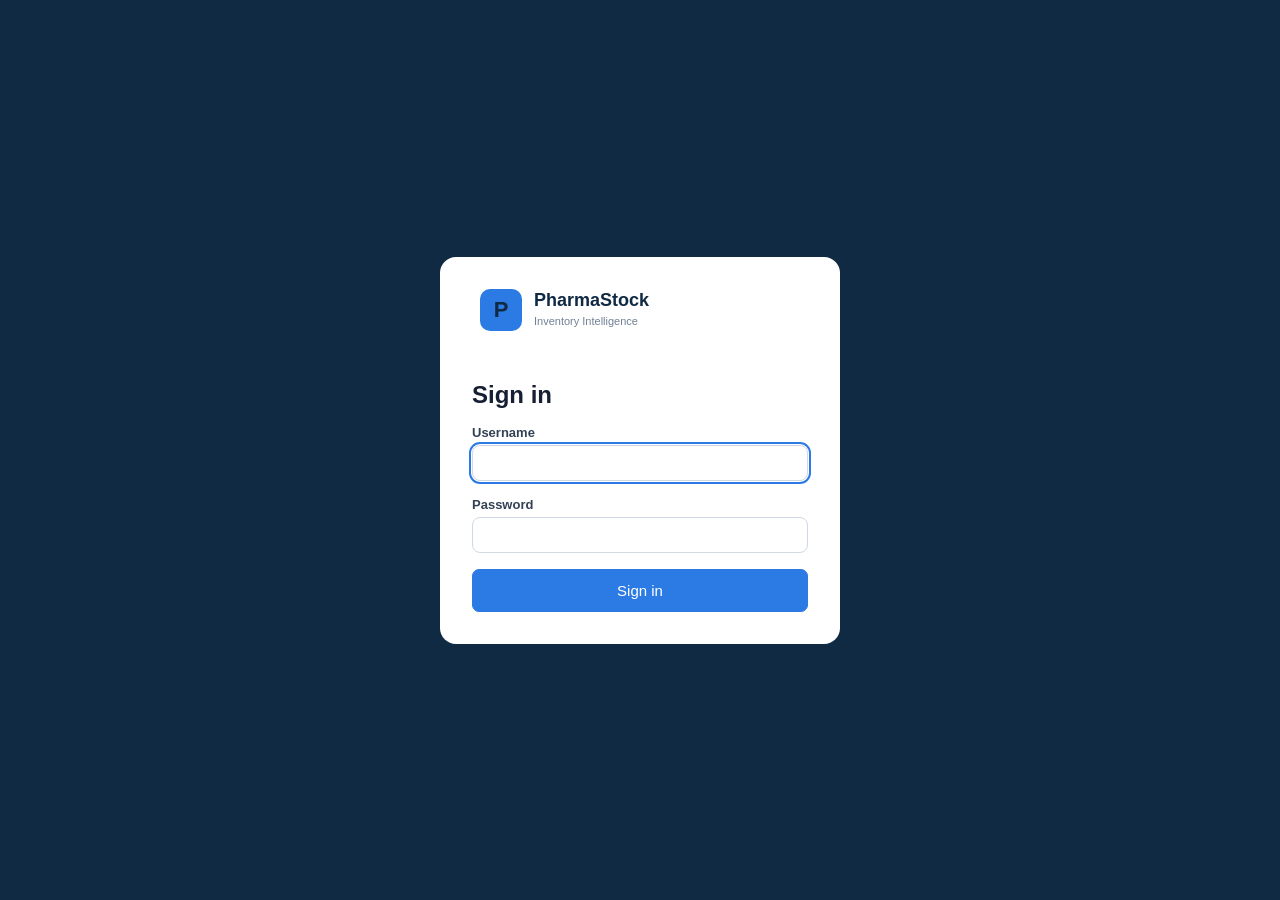
==== frontend/index.html @ 9acc64de "Frontend: single-router app with auth, all modules, E2E test and delivery docs - One hash router and" ====
<!DOCTYPE html>
<html lang="en">
<head>
    <meta charset="UTF-8">
    <meta name="viewport" content="width=device-width, initial-scale=1.0">
    <title>PharmaStock</title>
    <link rel="stylesheet" href="style.css">
    <script type="module" src="js/app.js"></script>
</head>

<body>

    <!-- SIGN IN -->
    <main id="login" class="login-screen" hidden>
        <form id="login-form" class="login-card" autocomplete="on">
            <div class="brand login-brand">
                <div class="brand-icon" aria-hidden="true">P</div>
                <div>
                    <h1>PharmaStock</h1>
                    <span>Inventory Intelligence</span>
                </div>
            </div>
            <h2>Sign in</h2>
            <div class="field">
                <label for="login-username">Username</label>
                <input id="login-username" name="username" autocomplete="username" required maxlength="50">
            </div>
            <div class="field">
                <label for="login-password">Password</label>
                <input id="login-password" name="password" type="password" autocomplete="current-password" required maxlength="200">
            </div>
            <div id="login-error" class="form-error" role="alert" hidden></div>
            <button type="submit" class="refresh-btn primary">Sign in</button>
        </form>
    </main>

    <!-- APPLICATION -->
    <div id="app" class="app" hidden>

        <aside class="sidebar">
            <div class="brand">
                <div class="brand-icon" aria-hidden="true">P</div>
                <div>
                    <h1>PharmaStock</h1>
                    <span>Inventory Intelligence</span>
                </div>
            </div>

            <nav id="nav-main" aria-label="Main"></nav>

            <div class="sidebar-bottom">
                <nav id="nav-admin" aria-label="Administration"></nav>
                <div id="system-status" class="system-status">
                    <span class="status-dot" aria-hidden="true"></span>
                    <div>
                        <strong>System Online</strong>
                        <small>Checking…</small>
                    </div>
                </div>
            </div>
        </aside>

        <div class="content">
            <div class="session-bar" id="user-box"></div>
            <main id="main" class="main" tabindex="-1"></main>
        </div>
    </div>

    <div id="modal-root"></div>
    <div id="toasts" class="toasts" aria-live="polite"></div>

</body>
</html>
---- frontend/style.css ----
* {
    box-sizing: border-box;
    margin: 0;
    padding: 0;
}

body {
    font-family: Arial, Helvetica, sans-serif;
    background: #f4f7fb;
    color: #172033;
}

button {
    font-family: inherit;
}

.app {
    display: flex;
    min-height: 100vh;
}


/* =========================
   SIDEBAR
========================= */

.sidebar {
    width: 250px;
    background: #102a43;
    color: white;
    display: flex;
    flex-direction: column;
    padding: 24px 16px;
}

.brand {
    display: flex;
    align-items: center;
    gap: 12px;
    padding: 0 8px 30px;
}

.brand-icon {
    width: 42px;
    height: 42px;
    background: #2c7be5;
    border-radius: 10px;

    display: flex;
    align-items: center;
    justify-content: center;

    font-size: 22px;
    font-weight: bold;
}

.brand h1 {
    font-size: 18px;
}

.brand span {
    font-size: 11px;
    color: #b9c8d8;
}

nav {
    display: flex;
    flex-direction: column;
    gap: 6px;
}

.nav-item {
    width: 100%;
    border: none;
    background: transparent;
    color: #c8d4e3;

    padding: 12px 13px;

    display: flex;
    align-items: center;
    gap: 12px;

    border-radius: 8px;

    cursor: pointer;
    text-align: left;

    font-size: 14px;
}

.nav-item:hover {
    background: #173d5f;
    color: white;
}

.nav-item.active {
    background: #1f5d8f;
    color: white;
}

.nav-item span {
    width: 20px;
    text-align: center;
}

.sidebar-bottom {
    margin-top: auto;
}

.system-status {
    margin-top: 20px;

    background: #173d5f;
    border-radius: 10px;

    padding: 12px;

    display: flex;
    gap: 10px;
    align-items: center;
}

.status-dot {
    width: 9px;
    height: 9px;
    background: #34c759;
    border-radius: 50%;
}

.system-status strong {
    display: block;
    font-size: 12px;
}

.system-status small {
    color: #aebfd0;
    font-size: 10px;
}


/* =========================
   MAIN
========================= */

.main {
    flex: 1;
    padding: 30px 34px;
    overflow-x: auto;
}

.topbar {
    display: flex;
    justify-content: space-between;
    align-items: center;

    margin-bottom: 28px;
}

.topbar h2 {
    font-size: 27px;
}

.topbar p {
    color: #738196;
    margin-top: 5px;
    font-size: 13px;
}

.top-actions {
    display: flex;
    align-items: center;
    gap: 20px;
}

.refresh-btn {
    border: 1px solid #d8e0ea;
    background: white;

    padding: 9px 14px;
    border-radius: 7px;

    cursor: pointer;
}

.user {
    display: flex;
    align-items: center;
    gap: 10px;
}

.avatar {
    width: 38px;
    height: 38px;

    border-radius: 50%;
    background: #2c7be5;
    color: white;

    display: flex;
    justify-content: center;
    align-items: center;

    font-weight: bold;
}

.user strong {
    display: block;
    font-size: 13px;
}

.user small {
    color: #7c8798;
    font-size: 11px;
}


/* =========================
   CARDS
========================= */

.cards {
    display: grid;
    grid-template-columns: repeat(4, 1fr);
    gap: 18px;

    margin-bottom: 24px;
}

.card {
    background: white;
    border: 1px solid #e5eaf0;
    border-radius: 12px;

    padding: 20px;

    display: flex;
    align-items: center;
    gap: 15px;
}

.card-icon {
    width: 45px;
    height: 45px;

    border-radius: 10px;

    display: flex;
    justify-content: center;
    align-items: center;

    font-size: 20px;
}

.card-icon.blue {
    background: #e7f0ff;
}

.card-icon.green {
    background: #e6f7ed;
}

.card-icon.red {
    background: #fde8e8;
}

.card-icon.orange {
    background: #fff1dd;
}

.card span {
    display: block;
    color: #748095;
    font-size: 12px;
    margin-bottom: 5px;
}

.card strong {
    font-size: 25px;
}


/* =========================
   SECTIONS
========================= */

.section {
    background: white;
    border: 1px solid #e5eaf0;
    border-radius: 12px;
    margin-bottom: 24px;
    overflow: hidden;
}

.section-header {
    padding: 19px 20px;

    display: flex;
    justify-content: space-between;
    align-items: center;
}

.section-header h3 {
    font-size: 16px;
}

.section-header p {
    color: #7a8799;
    font-size: 12px;
    margin-top: 4px;
}

.view-btn {
    border: none;
    background: transparent;
    color: #2877c7;
    cursor: pointer;
    font-size: 12px;
}


/* =========================
   TABLE
========================= */

.table-container {
    overflow-x: auto;
}

table {
    width: 100%;
    border-collapse: collapse;
}

thead {
    background: #f8fafc;
}

th {
    color: #718096;
    font-size: 11px;
    text-transform: uppercase;

    padding: 12px 20px;
    text-align: left;

    white-space: nowrap;
}

td {
    padding: 14px 20px;

    border-top: 1px solid #edf1f5;

    font-size: 13px;
    white-space: nowrap;
}

.loading {
    text-align: center;
    color: #7d8999;
    padding: 25px;
}


/* =========================
   STATUS
========================= */

.status {
    display: inline-block;

    padding: 5px 9px;

    border-radius: 20px;

    font-size: 10px;
    font-weight: bold;
}

.status.expired {
    background: #fde8e8;
    color: #c53030;
}

.status.urgent {
    background: #fff0df;
    color: #c05621;
}

.status.approaching {
    background: #fff8d9;
    color: #92700c;
}

.status.normal {
    background: #e7f7ed;
    color: #287d4d;
}

.status.low {
    background: #fde8e8;
    color: #c53030;
}


/* =========================
   LOWER GRID
========================= */

.lower-grid {
    display: grid;
    grid-template-columns: 1.3fr 0.7fr;
    gap: 24px;
}

.lower-grid .section {
    margin-bottom: 0;
}


/* =========================
   MOVEMENTS
========================= */

.movement-list {
    padding: 5px 20px 15px;
}

.movement {
    display: flex;
    align-items: center;
    gap: 12px;

    padding: 13px 0;

    border-bottom: 1px solid #edf1f5;
}

.movement:last-child {
    border-bottom: none;
}

.movement-icon {
    width: 34px;
    height: 34px;

    border-radius: 8px;

    background: #e8f2ff;

    display: flex;
    justify-content: center;
    align-items: center;
}

.movement-info {
    flex: 1;
}

.movement-info strong {
    display: block;
    font-size: 12px;
}

.movement-info small {
    color: #8490a0;
    font-size: 10px;
}

.movement-quantity {
    font-weight: bold;
    font-size: 12px;
}

.received {
    color: #26824d;
}

.dispensed {
    color: #c05621;
}


/* =========================
   RESPONSIVE
========================= */

@media (max-width: 1100px) {

    .cards {
        grid-template-columns: repeat(2, 1fr);
    }

    .lower-grid {
        grid-template-columns: 1fr;
    }

}

@media (max-width: 750px) {

    .sidebar {
        width: 70px;
        padding: 20px 8px;
    }

    .brand div:last-child,
    .nav-item {
        font-size: 0;
    }

    .nav-item span {
        font-size: 18px;
    }

    .brand {
        justify-content: center;
    }

    .brand-icon {
        width: 40px;
    }

    .system-status {
        display: none;
    }

    .main {
        padding: 20px;
    }

    .cards {
        grid-template-columns: 1fr;
    }

}

/* =========================================================
   PHARMASTOCK 2.0 ADDITIONS
   (the rules above are the original design and are unchanged)
========================================================= */

[hidden] { display: none !important; }

a { color: #2877c7; }
a:hover { text-decoration: underline; }

input, select, textarea {
    font: inherit;
    font-size: 14px;
    color: #172033;
    background: white;
    border: 1px solid #cfd8e3;
    border-radius: 8px;
    padding: 9px 11px;
}

input:focus, select:focus, textarea:focus, button:focus-visible, a:focus-visible {
    outline: 2px solid #2c7be5;
    outline-offset: 1px;
}

.sr-only {
    position: absolute; width: 1px; height: 1px; overflow: hidden; clip: rect(0 0 0 0); white-space: nowrap;
}

/* ---------- Layout ---------- */

.content {
    flex: 1;
    min-width: 0;
    display: flex;
    flex-direction: column;
}

.session-bar {
    display: flex;
    justify-content: flex-end;
    align-items: center;
    gap: 14px;
    padding: 14px 34px 0;
}

.session-bar .user { text-decoration: none; color: inherit; }

.main:focus { outline: none; }

a.nav-item { text-decoration: none; }

.nav-count {
    margin-left: auto;
    font-style: normal;
    font-size: 11px;
    font-weight: bold;
    background: #e53e3e;
    color: white;
    border-radius: 10px;
    padding: 1px 7px;
}

#nav-admin { margin-bottom: 8px; }

.system-status.offline .status-dot { background: #e53e3e; }

.sidebar { position: sticky; top: 0; height: 100vh; overflow-y: auto; }

/* ---------- Buttons ---------- */

a.view-btn, a.refresh-btn { display: inline-block; text-decoration: none; }

.refresh-btn.primary { background: #2c7be5; color: white; border-color: #2c7be5; }
.refresh-btn.primary:hover { background: #1f65c4; }
.refresh-btn.danger, .view-btn.danger { color: #c53030; }
.refresh-btn:disabled, .view-btn:disabled { opacity: 0.55; cursor: not-allowed; }
.view-btn { cursor: pointer; }
.refresh-btn { cursor: pointer; }

.top-actions { flex-wrap: wrap; justify-content: flex-end; }

.icon-btn {
    border: none; background: transparent; font-size: 24px; line-height: 1; cursor: pointer; color: #718096;
}

/* ---------- Cards ---------- */

.cards { grid-template-columns: repeat(4, 1fr); }
.cards.compact { margin-bottom: 18px; }
.card strong { font-size: 22px; }
.card-hint { display: block; margin-top: 4px; color: #748095; font-size: 12px; }

/* ---------- Tables ---------- */

.th-sort {
    background: none; border: none; font: inherit; color: inherit; cursor: pointer; text-transform: inherit;
    letter-spacing: inherit; padding: 0; text-align: left;
}
.th-sort.asc::after { content: " ▲"; }
.th-sort.desc::after { content: " ▼"; }

td.num, th.num { text-align: right; white-space: nowrap; }
td.center { text-align: center; }
td small, .movement-info small { color: #7d8999; }
td .view-btn { padding: 4px 8px; margin: 2px 2px 2px 0; }

/* ---------- Status badges (text is always present) ---------- */

.status.critical { background: #fde8e8; color: #9b2c2c; border: 1px solid #f5b5b5; }
.status.muted { background: #edf1f5; color: #4a5568; }
.status.info { background: #e7f0ff; color: #1f5d8f; }

/* ---------- Toolbars and filters ---------- */

.toolbar {
    display: flex;
    flex-wrap: wrap;
    gap: 10px;
    align-items: center;
    padding: 16px 20px;
    border-bottom: 1px solid #edf1f5;
}
.toolbar label { display: flex; align-items: center; gap: 6px; font-size: 13px; color: #4a5568; }
.toolbar input[type=search] { min-width: 240px; flex: 1; }
.toolbar-count { margin-left: auto; font-size: 13px; color: #718096; }
.inline-check input { width: auto; }

.tabs { display: flex; gap: 6px; flex-wrap: wrap; margin-bottom: 16px; }
.tab {
    padding: 8px 14px; border-radius: 8px; background: white; border: 1px solid #dfe6ee; color: #334155; text-decoration: none;
}
.tab.active { background: #1f5d8f; color: white; border-color: #1f5d8f; }

.method { color: #5f6c7f; font-size: 13px; padding: 14px 20px; line-height: 1.5; }
.notes { padding: 16px 20px; white-space: pre-wrap; }

.bar { display: inline-block; width: 90px; height: 8px; background: #edf1f5; border-radius: 4px; vertical-align: middle; }
.bar-fill { display: block; height: 100%; background: #2c7be5; border-radius: 4px; width: 0; }

.summary { display: flex; flex-wrap: wrap; gap: 12px 28px; padding: 14px 20px; }
.summary dt { font-size: 12px; color: #718096; }
.summary dd { font-weight: bold; }

.error-text { color: #c53030; }
.warning-text { color: #9c4221; background: #fff4e5; border-radius: 8px; padding: 10px 12px; margin: 10px 0; }

/* ---------- Forms and modal ---------- */

.form-grid {
    display: grid;
    grid-template-columns: repeat(2, minmax(0, 1fr));
    gap: 14px 18px;
    padding: 20px;
}
.form-grid.narrow { max-width: 460px; grid-template-columns: 1fr; }
.field { display: flex; flex-direction: column; gap: 5px; }
.field label { font-size: 13px; font-weight: bold; color: #334155; }
.field.full, .full { grid-column: 1 / -1; }
.field.checkbox { flex-direction: row-reverse; justify-content: flex-end; align-items: center; gap: 8px; }
.field.checkbox input { width: 18px; height: 18px; }
.req { color: #c53030; }
.help { color: #718096; font-size: 12px; line-height: 1.4; }
.form-intro { color: #4a5568; font-size: 14px; line-height: 1.5; }
.form-error { color: #9b2c2c; background: #fde8e8; border-radius: 8px; padding: 10px 12px; font-size: 14px; }
.form-actions { display: flex; justify-content: flex-end; gap: 10px; margin-top: 4px; }
#fefo-preview h4 { margin: 4px 0 8px; }

body.modal-open { overflow: hidden; }
.modal-backdrop {
    position: fixed; inset: 0; background: rgba(16, 42, 67, 0.55); display: flex; align-items: flex-start;
    justify-content: center; padding: 6vh 16px; z-index: 50; overflow-y: auto;
}
.modal { background: white; border-radius: 14px; width: min(640px, 100%); box-shadow: 0 20px 60px rgba(0, 0, 0, 0.25); }
.modal.wide { width: min(920px, 100%); }
.modal-header { display: flex; justify-content: space-between; align-items: center; padding: 18px 20px 0; }
.modal-body > p { padding: 16px 20px 0; line-height: 1.5; }
.modal-body > .form-actions { padding: 16px 20px 20px; }
.secret { font-size: 18px; padding: 16px 20px 20px !important; }
.secret code { background: #f4f7fb; padding: 6px 10px; border-radius: 6px; user-select: all; }

/* ---------- Toasts ---------- */

.toasts { position: fixed; right: 20px; bottom: 20px; display: flex; flex-direction: column; gap: 8px; z-index: 60; }
.toast {
    background: #102a43; color: white; padding: 12px 16px; border-radius: 10px; max-width: 380px;
    box-shadow: 0 8px 24px rgba(0, 0, 0, 0.2); font-size: 14px; line-height: 1.4;
}
.toast.error { background: #9b2c2c; }
.toast.warning { background: #9c4221; }

/* ---------- Login ---------- */

.login-screen { min-height: 100vh; display: grid; place-items: center; background: #102a43; padding: 20px; }
.login-card {
    background: white; border-radius: 16px; padding: 32px; width: min(400px, 100%); display: flex; flex-direction: column; gap: 16px;
}
.login-brand { color: #102a43; margin-bottom: 4px; }
.login-brand span { color: #718096; }
.login-card button { padding: 12px; font-size: 15px; }

/* ---------- Notifications ---------- */

.notification-list { list-style: none; }
.notification {
    display: grid; grid-template-columns: 180px 1fr auto; gap: 16px; padding: 16px 20px; border-bottom: 1px solid #edf1f5;
}
.notification.unread { background: #f7fbff; }
.notification.unread strong::before { content: "● "; color: #2c7be5; }
.notification.resolved { opacity: 0.65; }
.notification-meta { display: flex; flex-direction: column; gap: 6px; align-items: flex-start; }
.notification-meta small, .notification-body small { color: #718096; font-size: 12px; }
.notification-body p { margin-top: 4px; color: #4a5568; line-height: 1.45; }
.notification-actions { display: flex; gap: 6px; align-items: flex-start; }

/* ---------- Assistant ---------- */

.chat { display: flex; flex-direction: column; }
.chat-log { min-height: 260px; max-height: 55vh; overflow-y: auto; padding: 20px; display: flex; flex-direction: column; gap: 12px; }
.bubble { max-width: 80%; padding: 12px 16px; border-radius: 12px; line-height: 1.5; font-size: 14px; }
.bubble.user { align-self: flex-end; background: #2c7be5; color: white; }
.bubble.assistant { align-self: flex-start; background: #f1f5f9; }
.bubble ul { padding-left: 20px; margin: 6px 0; }
.bubble p + p { margin-top: 6px; }
.bubble small { display: block; margin-top: 8px; color: #718096; font-size: 11px; }
.examples { display: flex; flex-wrap: wrap; gap: 8px; padding: 0 20px 12px; }
.example { font-size: 12px; }
.chat-form { display: flex; gap: 10px; padding: 0 20px 8px; }
.chat-form input { flex: 1; }

.permission-list { columns: 2; padding: 16px 40px 20px; font-size: 13px; line-height: 1.8; }

/* ---------- Responsive additions ---------- */

@media (max-width: 1100px) {
    .cards { grid-template-columns: repeat(2, 1fr); }
    .notification { grid-template-columns: 1fr; }
}

@media (max-width: 750px) {
    .form-grid { grid-template-columns: 1fr; }
    .cards { grid-template-columns: 1fr; }
    .nav-count { display: none; }
    .session-bar { padding: 12px 20px 0; }
    .toolbar input[type=search] { min-width: 0; }
    .bubble { max-width: 95%; }
}

@media (max-width: 750px) {
    .sidebar .brand div:last-child { display: none; }
    .sidebar { height: auto; min-height: 100vh; }
    .session-bar .user div:last-child { display: none; }
    .topbar { flex-direction: column; align-items: flex-start; gap: 12px; }
}

.tabs { flex-direction: row; }
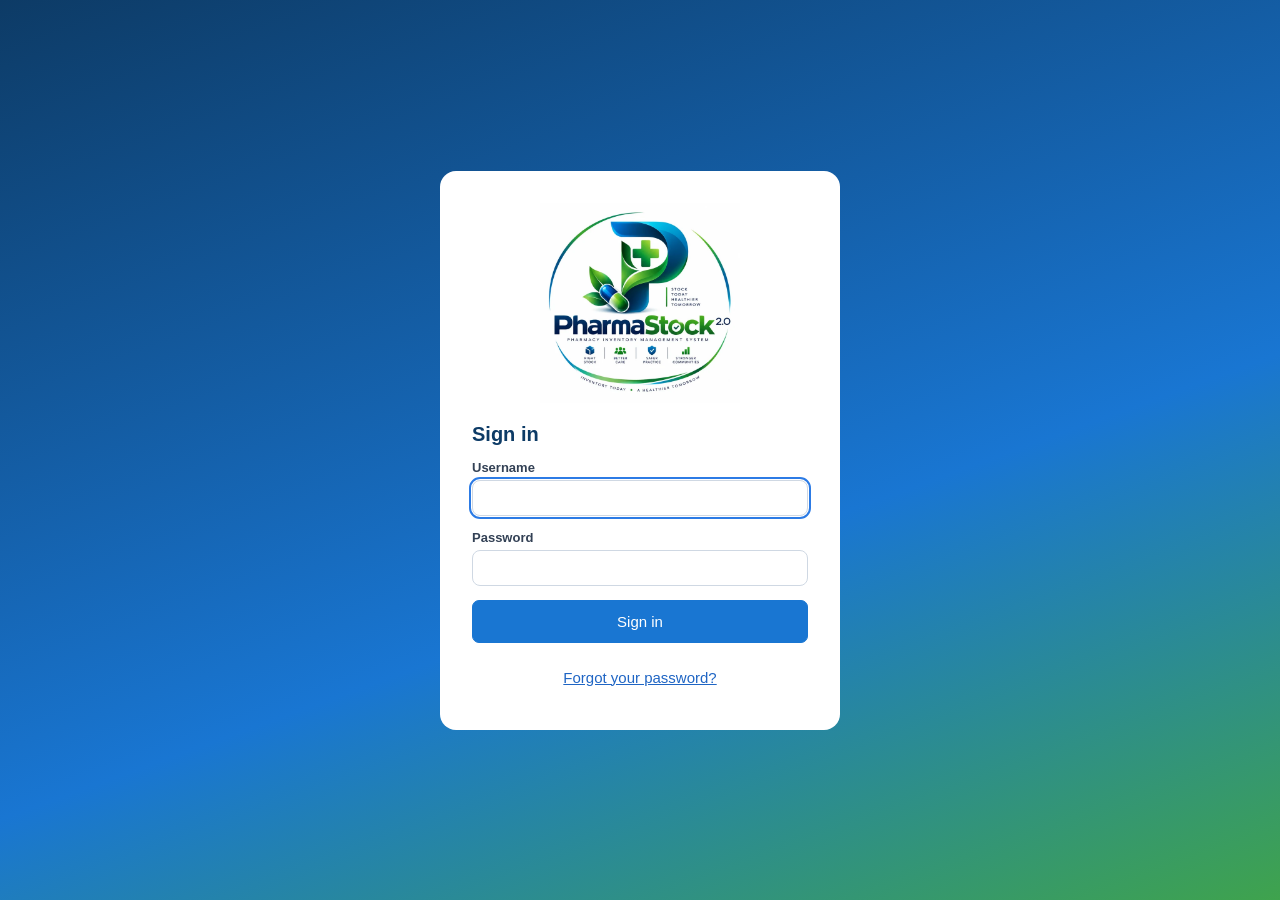
==== commit 2dda2e54: "Frontend: PharmaStock 2.0 branding, responsive shell, new pages, PWA - Logo on sign-in, brand mark a" ====
--- a/frontend/index.html
+++ b/frontend/index.html
@@ -2,48 +2,91 @@
 <html lang="en">
 <head>
     <meta charset="UTF-8">
-    <meta name="viewport" content="width=device-width, initial-scale=1.0">
+    <meta name="viewport" content="width=device-width, initial-scale=1.0, viewport-fit=cover">
     <title>PharmaStock</title>
+    <meta name="description" content="PharmaStock pharmacy inventory management: stock, expiry, FEFO, dispensing and purchasing">
+    <meta name="theme-color" content="#0d3b66">
+    <link rel="icon" type="image/png" sizes="32x32" href="assets/favicon-32.png">
+    <link rel="apple-touch-icon" href="assets/apple-touch-icon.png">
+    <link rel="manifest" href="manifest.json">
     <link rel="stylesheet" href="style.css">
     <script type="module" src="js/app.js"></script>
 </head>
 
 <body>
 
-    <!-- SIGN IN -->
+    <!-- SIGN IN / PASSWORD RESET -->
     <main id="login" class="login-screen" hidden>
-        <form id="login-form" class="login-card" autocomplete="on">
-            <div class="brand login-brand">
-                <div class="brand-icon" aria-hidden="true">P</div>
-                <div>
-                    <h1>PharmaStock</h1>
-                    <span>Inventory Intelligence</span>
+        <div class="login-card">
+            <img class="login-logo" src="assets/logo.webp" width="220" height="220"
+                 alt="PharmaStock 2.0 — Pharmacy Inventory Management System">
+
+            <form id="login-form" autocomplete="on">
+                <h2>Sign in</h2>
+                <div class="field">
+                    <label for="login-username">Username</label>
+                    <input id="login-username" name="username" autocomplete="username" required maxlength="50">
                 </div>
-            </div>
-            <h2>Sign in</h2>
-            <div class="field">
-                <label for="login-username">Username</label>
-                <input id="login-username" name="username" autocomplete="username" required maxlength="50">
-            </div>
-            <div class="field">
-                <label for="login-password">Password</label>
-                <input id="login-password" name="password" type="password" autocomplete="current-password" required maxlength="200">
-            </div>
-            <div id="login-error" class="form-error" role="alert" hidden></div>
-            <button type="submit" class="refresh-btn primary">Sign in</button>
-        </form>
+                <div class="field">
+                    <label for="login-password">Password</label>
+                    <input id="login-password" name="password" type="password" autocomplete="current-password" required maxlength="200">
+                </div>
+                <div id="login-error" class="form-error" role="alert" hidden></div>
+                <button type="submit" class="refresh-btn primary">Sign in</button>
+                <button type="button" class="link-btn" id="show-forgot">Forgot your password?</button>
+            </form>
+
+            <form id="forgot-form" hidden>
+                <h2>Reset your password</h2>
+                <p class="form-intro">Enter your username. If your account has an e-mail address, a one-time reset link is sent to it.
+                    Otherwise ask your administrator.</p>
+                <div class="field">
+                    <label for="forgot-username">Username</label>
+                    <input id="forgot-username" name="username" autocomplete="username" required maxlength="50">
+                </div>
+                <div id="forgot-message" class="form-intro" role="status" hidden></div>
+                <button type="submit" class="refresh-btn primary">Send reset link</button>
+                <button type="button" class="link-btn" data-back-to-login>Back to sign in</button>
+            </form>
+
+            <form id="reset-form" hidden>
+                <h2>Choose a new password</h2>
+                <div class="field">
+                    <label for="reset-password">New password</label>
+                    <input id="reset-password" name="password" type="password" autocomplete="new-password" required maxlength="200">
+                    <small class="help">At least 10 characters, with letters and numbers, not containing your username.</small>
+                </div>
+                <div class="field">
+                    <label for="reset-repeat">Repeat new password</label>
+                    <input id="reset-repeat" name="repeat" type="password" autocomplete="new-password" required maxlength="200">
+                </div>
+                <div id="reset-error" class="form-error" role="alert" hidden></div>
+                <button type="submit" class="refresh-btn primary">Set password</button>
+                <button type="button" class="link-btn" data-back-to-login>Back to sign in</button>
+            </form>
+        </div>
     </main>
 
     <!-- APPLICATION -->
     <div id="app" class="app" hidden>
 
-        <aside class="sidebar">
+        <header class="mobile-bar">
+            <button type="button" class="icon-btn menu-btn" id="menu-open" aria-label="Open menu" aria-controls="sidebar" aria-expanded="false">☰</button>
+            <a class="mobile-brand" href="#/">
+                <img src="assets/mark-64.png" width="32" height="32" alt=""><span>PharmaStock</span>
+            </a>
+            <a class="icon-btn" href="#/notifications" aria-label="Notifications">🔔<em class="nav-count" id="mobile-unread" hidden></em></a>
+        </header>
+        <div class="drawer-backdrop" id="drawer-backdrop" hidden></div>
+
+        <aside class="sidebar" id="sidebar">
             <div class="brand">
-                <div class="brand-icon" aria-hidden="true">P</div>
+                <img class="brand-mark" src="assets/mark-64.png" width="42" height="42" alt="">
                 <div>
                     <h1>PharmaStock</h1>
-                    <span>Inventory Intelligence</span>
+                    <span id="brand-org">Inventory Intelligence</span>
                 </div>
+                <button type="button" class="icon-btn collapse-btn" id="sidebar-collapse" aria-label="Collapse menu" title="Collapse menu">«</button>
             </div>
 
             <nav id="nav-main" aria-label="Main"></nav>
--- a/frontend/style.css
+++ b/frontend/style.css
@@ -792,3 +792,194 @@
 }
 
 .tabs { flex-direction: row; }
+
+
+/* =========================================================
+   DISPENSING COUNTER, RECEIPTS
+========================================================= */
+
+.counter-grid { display: grid; grid-template-columns: minmax(260px, 1fr) 2fr; gap: 24px; margin-bottom: 24px; }
+.counter-grid .section { margin-bottom: 0; }
+
+.pick-list { list-style: none; max-height: 420px; overflow-y: auto; }
+.pick {
+    width: 100%; display: flex; flex-direction: column; align-items: flex-start; gap: 3px; text-align: left;
+    background: white; border: none; border-bottom: 1px solid #edf1f5; padding: 11px 20px; cursor: pointer; font-size: 14px;
+}
+.pick:hover, .pick:focus-visible { background: #f2f7ff; }
+.pick small, .pick-meta { color: #718096; font-size: 12px; }
+
+table.cart td { vertical-align: top; }
+table.cart input { padding: 6px 8px; }
+table.cart input.qty { width: 80px; text-align: right; }
+table.cart input.price { width: 100px; text-align: right; }
+table.cart input.directions-input { width: 100%; min-width: 150px; }
+table.cart tr.short { background: #fff5f5; }
+.batch-note { color: #5f6c7f; font-size: 11px; margin-top: 3px; }
+.cart-total, .receipt-total {
+    display: flex; justify-content: space-between; align-items: baseline; padding: 16px 20px; border-top: 1px solid #edf1f5;
+}
+.cart-total strong { font-size: 24px; }
+
+.type-toggle { border: none; flex-direction: row; gap: 20px; align-items: center; flex-wrap: wrap; }
+.type-toggle legend { font-size: 13px; font-weight: bold; color: #334155; margin-bottom: 6px; }
+.type-toggle label { display: flex; gap: 6px; align-items: center; font-size: 14px; }
+.refresh-btn.big { padding: 12px 22px; font-size: 15px; }
+
+.today-strip { display: flex; justify-content: space-between; align-items: center; gap: 16px; padding: 18px 20px; flex-wrap: wrap; }
+.today-strip p { color: #5f6c7f; margin-top: 4px; }
+
+/* Receipt (screen and print) */
+.receipt { max-width: 420px; margin: 16px auto; padding: 20px; border: 1px dashed #b0b7c3; border-radius: 8px; background: white; font-size: 13px; }
+.receipt-head { text-align: center; margin-bottom: 12px; line-height: 1.5; }
+.receipt-head strong { font-size: 16px; }
+.receipt-void { text-align: center; color: #9b2c2c; font-weight: bold; border: 2px solid #9b2c2c; padding: 6px; margin-bottom: 10px; }
+.receipt-meta div { display: flex; justify-content: space-between; gap: 12px; padding: 2px 0; }
+.receipt-meta dt { color: #5f6c7f; }
+.receipt-lines { margin-top: 12px; font-size: 13px; }
+.receipt-lines th, .receipt-lines td { padding: 6px 4px; }
+.receipt .directions { font-style: italic; margin-top: 2px; }
+.receipt-total { padding: 10px 4px; font-size: 16px; }
+.receipt-foot { text-align: center; color: #5f6c7f; font-size: 12px; margin-top: 8px; }
+.receipt-actions { padding: 0 20px 20px; }
+.receipt-page .receipt { border-style: solid; }
+
+@media (max-width: 1100px) {
+    .counter-grid { grid-template-columns: 1fr; }
+}
+
+@media print {
+    body.printing-receipt * { visibility: hidden; }
+    body.printing-receipt .receipt, body.printing-receipt .receipt * { visibility: visible; }
+    body.printing-receipt .receipt { position: absolute; left: 0; top: 0; border: none; margin: 0; max-width: 80mm; }
+    body.printing-receipt .modal-backdrop { background: none; }
+}
+.receipt-lines td:first-child { white-space: normal; }
+.receipt-lines th, .receipt-lines td { padding: 6px 4px; }
+.receipt-lines td.num, .receipt-lines th.num { padding-left: 8px; }
+table.cart td:first-child { white-space: normal; min-width: 160px; }
+
+
+/* =========================================================
+   BRANDING, RESPONSIVE SHELL, NEW PAGES (PharmaStock 2.0 logo)
+========================================================= */
+
+:root {
+    --brand-navy: #0d3b66;
+    --brand-blue: #1976d2;
+    --brand-green: #3fa34d;
+}
+
+.sidebar { background: linear-gradient(180deg, #0d3b66 0%, #102a43 100%); }
+.brand { position: relative; }
+.brand-mark { width: 42px; height: 42px; border-radius: 10px; background: white; padding: 3px; flex-shrink: 0; }
+.brand h1 { letter-spacing: 0.2px; }
+.nav-item.active { box-shadow: inset 3px 0 0 var(--brand-green); }
+.nav-item b { font-weight: normal; }
+.collapse-btn { margin-left: auto; color: #b9c8d8; font-size: 18px; }
+.collapse-btn:hover { color: white; }
+.refresh-btn.primary { background: var(--brand-blue); border-color: var(--brand-blue); }
+.refresh-btn.primary:hover { background: var(--brand-navy); border-color: var(--brand-navy); }
+.org-name { margin-right: auto; font-weight: bold; color: var(--brand-navy); font-size: 14px; }
+.session-bar { align-items: center; gap: 12px; }
+.mono { font-family: "Courier New", monospace; font-size: 13px; word-break: break-all; }
+
+/* Desktop: collapsible sidebar (icons only) */
+body.sidebar-collapsed .sidebar { width: 76px; padding: 20px 10px; }
+body.sidebar-collapsed .sidebar .brand > div,
+body.sidebar-collapsed .sidebar .nav-item b,
+body.sidebar-collapsed .sidebar .system-status div,
+body.sidebar-collapsed .sidebar .nav-count { display: none; }
+body.sidebar-collapsed .sidebar .brand { flex-direction: column; padding: 0 0 20px; gap: 8px; }
+body.sidebar-collapsed .sidebar .collapse-btn { margin: 0; }
+body.sidebar-collapsed .sidebar .nav-item { justify-content: center; padding: 12px 0; }
+body.sidebar-collapsed .sidebar .nav-item span { margin: 0; font-size: 18px; }
+
+/* Sign in */
+.login-screen { background: linear-gradient(160deg, #0d3b66 0%, #1976d2 60%, #3fa34d 100%); }
+.login-card form { display: flex; flex-direction: column; gap: 14px; }
+.login-logo { display: block; width: 200px; height: auto; margin: 0 auto 4px; }
+.login-card h2 { color: var(--brand-navy); font-size: 20px; }
+.link-btn { background: none; border: none; color: #1f65c4; cursor: pointer; font-size: 14px; padding: 4px; text-decoration: underline; }
+
+/* Mobile top bar and drawer */
+.mobile-bar { display: none; }
+.drawer-backdrop { position: fixed; inset: 0; background: rgba(9, 20, 36, 0.45); z-index: 40; }
+
+@media (max-width: 900px) {
+    .app { flex-direction: column; }
+    .mobile-bar {
+        display: flex; align-items: center; gap: 12px; position: sticky; top: 0; z-index: 30;
+        background: var(--brand-navy); color: white; padding: 10px 14px;
+    }
+    .mobile-bar .icon-btn { color: white; font-size: 22px; text-decoration: none; position: relative; }
+    .mobile-bar .nav-count { position: absolute; top: -6px; right: -10px; display: inline-block; }
+    .mobile-brand { display: flex; align-items: center; gap: 8px; color: white; text-decoration: none; font-weight: bold; margin-right: auto; }
+    .mobile-brand img { background: white; border-radius: 6px; padding: 2px; }
+
+    .sidebar, body.sidebar-collapsed .sidebar {
+        position: fixed; top: 0; left: 0; bottom: 0; z-index: 50; width: min(290px, 85vw); height: 100vh;
+        padding: 20px 14px; transform: translateX(-105%); transition: transform 0.2s ease; overflow-y: auto;
+    }
+    body.drawer-open .sidebar { transform: translateX(0); box-shadow: 0 0 40px rgba(0, 0, 0, 0.35); }
+    body.drawer-open { overflow: hidden; }
+    .collapse-btn { display: none; }
+    /* Drawer always shows full labels. */
+    .sidebar .brand > div, body.sidebar-collapsed .sidebar .brand > div { display: block; }
+    .sidebar .nav-item, body.sidebar-collapsed .sidebar .nav-item { font-size: 14px; justify-content: flex-start; padding: 11px 14px; }
+    .sidebar .nav-item b, body.sidebar-collapsed .sidebar .nav-item b { display: inline; }
+    .sidebar .system-status { display: flex; }
+    body.sidebar-collapsed .sidebar .brand { flex-direction: row; }
+    .content { width: 100%; }
+    .main { padding: 16px; }
+    .session-bar { padding: 10px 16px 0; flex-wrap: wrap; }
+    .org-name { width: 100%; }
+}
+
+@media (max-width: 750px) {
+    /* Undo the original icon-only sidebar: the drawer replaces it. */
+    .sidebar { width: min(290px, 85vw); }
+    .nav-item { font-size: 14px; }
+    .brand div:last-child { font-size: inherit; }
+    .sidebar .brand div:last-child { display: block; }
+    .system-status { display: flex; }
+    .toasts { left: 12px; right: 12px; bottom: 12px; }
+    .toast { max-width: none; }
+    .modal-backdrop { padding: 8px; }
+    .top-actions { justify-content: flex-start; }
+    .pager { flex-wrap: wrap; }
+    .line-row { grid-template-columns: 1fr 90px 32px; }
+}
+
+/* Tables scroll inside their card, never the page */
+.table-container { overflow-x: auto; -webkit-overflow-scrolling: touch; max-width: 100%; }
+.section { min-width: 0; }
+.toast { overflow-wrap: anywhere; }
+
+/* Pager */
+.pager { display: flex; align-items: center; justify-content: space-between; gap: 12px; padding: 12px 20px; color: #4a5568; font-size: 13px; }
+
+/* Transfer lines */
+.line-row { display: grid; grid-template-columns: 1fr 120px 32px; gap: 8px; margin-bottom: 8px; align-items: center; }
+
+/* Charts */
+.chart { padding: 8px 20px 4px; }
+.chart svg { display: block; overflow: visible; }
+.chart rect.s-in, .legend.s-in::before { fill: #1976d2; background: #1976d2; }
+.chart rect.s-out, .legend.s-out::before { fill: #3fa34d; background: #3fa34d; }
+.chart rect.s-bad, .legend.s-bad::before { fill: #c53030; background: #c53030; }
+.chart rect.s-level, .legend.s-level::before { fill: #0d3b66; background: #0d3b66; }
+.chart-labels text { font-size: 10px; fill: #5f6c7f; }
+.chart figcaption { display: flex; gap: 16px; font-size: 12px; color: #4a5568; padding-top: 4px; }
+.legend::before { content: ""; display: inline-block; width: 10px; height: 10px; border-radius: 2px; margin-right: 6px; vertical-align: -1px; }
+.chart-title { padding: 14px 20px 0; font-size: 14px; color: #334155; }
+.limitations { padding: 0 20px 10px 40px; color: #5f6c7f; font-size: 13px; line-height: 1.6; }
+
+/* Scan */
+.scan-form input[type=text] { flex: 1; min-width: 220px; font-size: 16px; }
+.camera-view { display: block; width: min(420px, 100%); margin: 0 20px 12px; border-radius: 10px; background: #000; }
+.scan-warning { margin: 8px 20px; }
+
+@media print {
+    .mobile-bar, .sidebar, .session-bar, .drawer-backdrop { display: none !important; }
+}
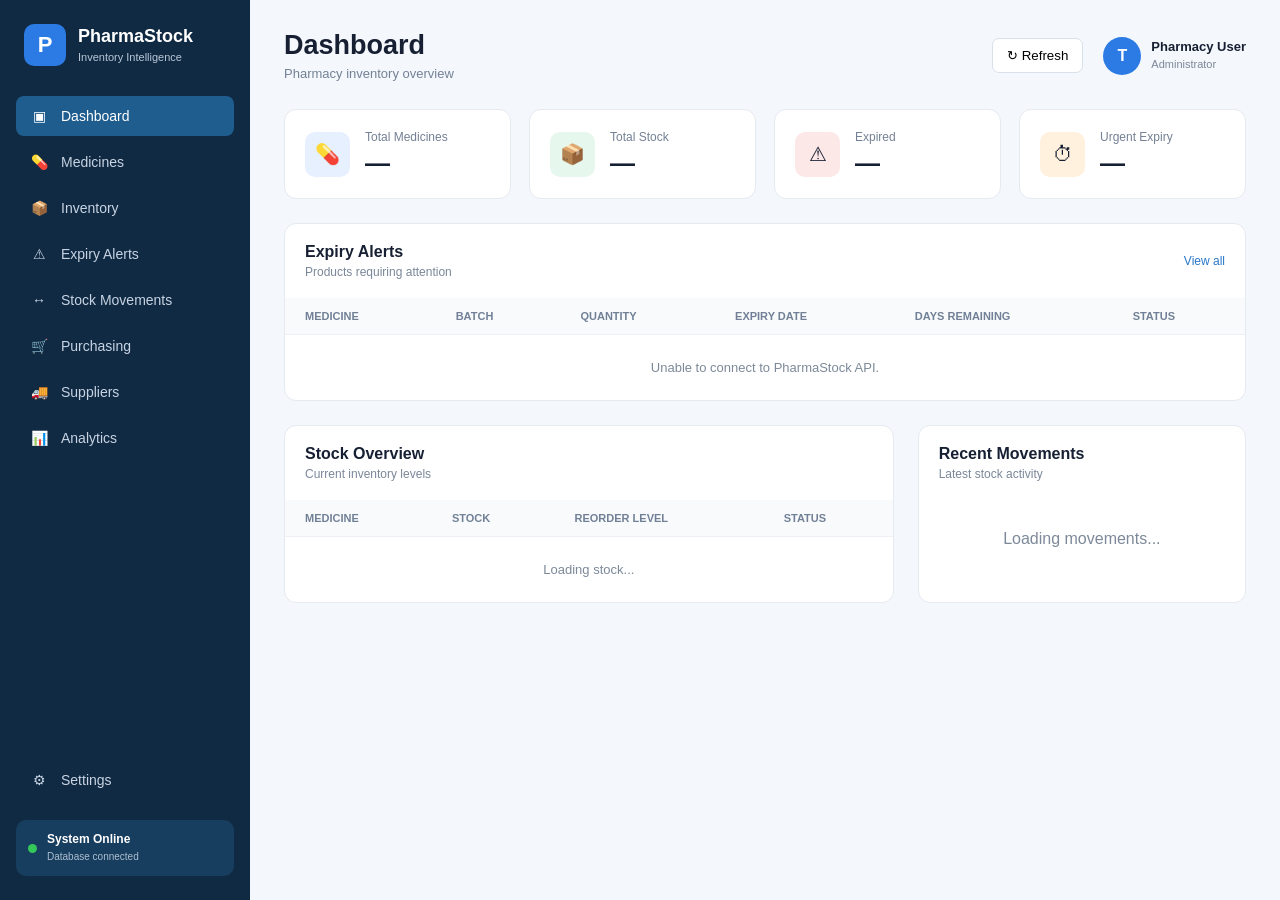
==== commit 39e14ea5: "Import working PharmaStock application" ====
--- a/frontend/index.html
+++ b/frontend/index.html
@@ -2,115 +2,315 @@
 <html lang="en">
 <head>
     <meta charset="UTF-8">
-    <meta name="viewport" content="width=device-width, initial-scale=1.0, viewport-fit=cover">
-    <title>PharmaStock</title>
-    <meta name="description" content="PharmaStock pharmacy inventory management: stock, expiry, FEFO, dispensing and purchasing">
-    <meta name="theme-color" content="#0d3b66">
-    <link rel="icon" type="image/png" sizes="32x32" href="assets/favicon-32.png">
-    <link rel="apple-touch-icon" href="assets/apple-touch-icon.png">
-    <link rel="manifest" href="manifest.json">
+    <meta name="viewport" content="width=device-width, initial-scale=1.0">
+
+    <title>PharmaStock Dashboard</title>
+
     <link rel="stylesheet" href="style.css">
-    <script type="module" src="js/app.js"></script>
 </head>
 
 <body>
 
-    <!-- SIGN IN / PASSWORD RESET -->
-    <main id="login" class="login-screen" hidden>
-        <div class="login-card">
-            <img class="login-logo" src="assets/logo.webp" width="220" height="220"
-                 alt="PharmaStock 2.0 — Pharmacy Inventory Management System">
-
-            <form id="login-form" autocomplete="on">
-                <h2>Sign in</h2>
-                <div class="field">
-                    <label for="login-username">Username</label>
-                    <input id="login-username" name="username" autocomplete="username" required maxlength="50">
-                </div>
-                <div class="field">
-                    <label for="login-password">Password</label>
-                    <input id="login-password" name="password" type="password" autocomplete="current-password" required maxlength="200">
-                </div>
-                <div id="login-error" class="form-error" role="alert" hidden></div>
-                <button type="submit" class="refresh-btn primary">Sign in</button>
-                <button type="button" class="link-btn" id="show-forgot">Forgot your password?</button>
-            </form>
-
-            <form id="forgot-form" hidden>
-                <h2>Reset your password</h2>
-                <p class="form-intro">Enter your username. If your account has an e-mail address, a one-time reset link is sent to it.
-                    Otherwise ask your administrator.</p>
-                <div class="field">
-                    <label for="forgot-username">Username</label>
-                    <input id="forgot-username" name="username" autocomplete="username" required maxlength="50">
-                </div>
-                <div id="forgot-message" class="form-intro" role="status" hidden></div>
-                <button type="submit" class="refresh-btn primary">Send reset link</button>
-                <button type="button" class="link-btn" data-back-to-login>Back to sign in</button>
-            </form>
-
-            <form id="reset-form" hidden>
-                <h2>Choose a new password</h2>
-                <div class="field">
-                    <label for="reset-password">New password</label>
-                    <input id="reset-password" name="password" type="password" autocomplete="new-password" required maxlength="200">
-                    <small class="help">At least 10 characters, with letters and numbers, not containing your username.</small>
-                </div>
-                <div class="field">
-                    <label for="reset-repeat">Repeat new password</label>
-                    <input id="reset-repeat" name="repeat" type="password" autocomplete="new-password" required maxlength="200">
-                </div>
-                <div id="reset-error" class="form-error" role="alert" hidden></div>
-                <button type="submit" class="refresh-btn primary">Set password</button>
-                <button type="button" class="link-btn" data-back-to-login>Back to sign in</button>
-            </form>
-        </div>
-    </main>
-
-    <!-- APPLICATION -->
-    <div id="app" class="app" hidden>
-
-        <header class="mobile-bar">
-            <button type="button" class="icon-btn menu-btn" id="menu-open" aria-label="Open menu" aria-controls="sidebar" aria-expanded="false">☰</button>
-            <a class="mobile-brand" href="#/">
-                <img src="assets/mark-64.png" width="32" height="32" alt=""><span>PharmaStock</span>
-            </a>
-            <a class="icon-btn" href="#/notifications" aria-label="Notifications">🔔<em class="nav-count" id="mobile-unread" hidden></em></a>
-        </header>
-        <div class="drawer-backdrop" id="drawer-backdrop" hidden></div>
-
-        <aside class="sidebar" id="sidebar">
+    <div class="app">
+
+        <!-- SIDEBAR -->
+        <aside class="sidebar">
+
             <div class="brand">
-                <img class="brand-mark" src="assets/mark-64.png" width="42" height="42" alt="">
+                <div class="brand-icon">P</div>
+
                 <div>
                     <h1>PharmaStock</h1>
-                    <span id="brand-org">Inventory Intelligence</span>
-                </div>
-                <button type="button" class="icon-btn collapse-btn" id="sidebar-collapse" aria-label="Collapse menu" title="Collapse menu">«</button>
+                    <span>Inventory Intelligence</span>
+                </div>
             </div>
 
-            <nav id="nav-main" aria-label="Main"></nav>
+            <nav>
+
+                <button class="nav-item active" onclick="showDashboard()">
+                    <span>▣</span>
+                    Dashboard
+                </button>
+
+  <button class="nav-item" onclick="showMedicines()">
+    <span>💊</span>
+    Medicines
+</button>
+                <button class="nav-item">
+                    <span>📦</span>
+                    Inventory
+                </button>
+
+                <button class="nav-item">
+                    <span>⚠</span>
+                    Expiry Alerts
+                </button>
+
+                <button class="nav-item">
+                    <span>↔</span>
+                    Stock Movements
+                </button>
+
+                <button class="nav-item">
+                    <span>🛒</span>
+                    Purchasing
+                </button>
+
+                <button class="nav-item">
+                    <span>🚚</span>
+                    Suppliers
+                </button>
+
+                <button class="nav-item">
+                    <span>📊</span>
+                    Analytics
+                </button>
+
+            </nav>
 
             <div class="sidebar-bottom">
-                <nav id="nav-admin" aria-label="Administration"></nav>
-                <div id="system-status" class="system-status">
-                    <span class="status-dot" aria-hidden="true"></span>
+
+                <button class="nav-item">
+                    <span>⚙</span>
+                    Settings
+                </button>
+
+                <div class="system-status">
+                    <span class="status-dot"></span>
                     <div>
                         <strong>System Online</strong>
-                        <small>Checking…</small>
-                    </div>
-                </div>
+                        <small>Database connected</small>
+                    </div>
+                </div>
+
             </div>
+
         </aside>
 
-        <div class="content">
-            <div class="session-bar" id="user-box"></div>
-            <main id="main" class="main" tabindex="-1"></main>
-        </div>
+
+        <!-- MAIN CONTENT -->
+        <main class="main">
+
+            <!-- TOP BAR -->
+            <header class="topbar">
+
+                <div>
+                    <h2>Dashboard</h2>
+                    <p>Pharmacy inventory overview</p>
+                </div>
+
+                <div class="top-actions">
+
+                    <button class="refresh-btn" onclick="loadDashboard()">
+                        ↻ Refresh
+                    </button>
+
+                    <div class="user">
+                        <div class="avatar">T</div>
+
+                        <div>
+                            <strong>Pharmacy User</strong>
+                            <small>Administrator</small>
+                        </div>
+                    </div>
+
+                </div>
+
+            </header>
+
+
+            <!-- DASHBOARD CARDS -->
+            <section class="cards">
+
+                <div class="card">
+
+                    <div class="card-icon blue">
+                        💊
+                    </div>
+
+                    <div>
+                        <span>Total Medicines</span>
+                        <strong id="totalMedicines">—</strong>
+                    </div>
+
+                </div>
+
+
+                <div class="card">
+
+                    <div class="card-icon green">
+                        📦
+                    </div>
+
+                    <div>
+                        <span>Total Stock</span>
+                        <strong id="totalStock">—</strong>
+                    </div>
+
+                </div>
+
+
+                <div class="card">
+
+                    <div class="card-icon red">
+                        ⚠
+                    </div>
+
+                    <div>
+                        <span>Expired</span>
+                        <strong id="expiredCount">—</strong>
+                    </div>
+
+                </div>
+
+
+                <div class="card">
+
+                    <div class="card-icon orange">
+                        ⏱
+                    </div>
+
+                    <div>
+                        <span>Urgent Expiry</span>
+                        <strong id="urgentCount">—</strong>
+                    </div>
+
+                </div>
+
+            </section>
+
+
+            <!-- ALERTS -->
+            <section class="section">
+
+                <div class="section-header">
+
+                    <div>
+                        <h3>Expiry Alerts</h3>
+                        <p>Products requiring attention</p>
+                    </div>
+
+                    <button class="view-btn">
+                        View all
+                    </button>
+
+                </div>
+
+
+                <div class="table-container">
+
+                    <table>
+
+                        <thead>
+
+                            <tr>
+                                <th>Medicine</th>
+                                <th>Batch</th>
+                                <th>Quantity</th>
+                                <th>Expiry Date</th>
+                                <th>Days Remaining</th>
+                                <th>Status</th>
+                            </tr>
+
+                        </thead>
+
+                        <tbody id="expiryTable">
+
+                            <tr>
+                                <td colspan="6" class="loading">
+                                    Loading inventory...
+                                </td>
+                            </tr>
+
+                        </tbody>
+
+                    </table>
+
+                </div>
+
+            </section>
+
+
+            <!-- LOWER GRID -->
+            <div class="lower-grid">
+
+
+                <!-- STOCK -->
+                <section class="section">
+
+                    <div class="section-header">
+
+                        <div>
+                            <h3>Stock Overview</h3>
+                            <p>Current inventory levels</p>
+                        </div>
+
+                    </div>
+
+
+                    <div class="table-container">
+
+                        <table>
+
+                            <thead>
+
+                                <tr>
+                                    <th>Medicine</th>
+                                    <th>Stock</th>
+                                    <th>Reorder Level</th>
+                                    <th>Status</th>
+                                </tr>
+
+                            </thead>
+
+                            <tbody id="stockTable">
+
+                                <tr>
+                                    <td colspan="4" class="loading">
+                                        Loading stock...
+                                    </td>
+                                </tr>
+
+                            </tbody>
+
+                        </table>
+
+                    </div>
+
+                </section>
+
+
+                <!-- RECENT MOVEMENTS -->
+                <section class="section">
+
+                    <div class="section-header">
+
+                        <div>
+                            <h3>Recent Movements</h3>
+                            <p>Latest stock activity</p>
+                        </div>
+
+                    </div>
+
+
+                    <div id="movementList" class="movement-list">
+
+                        <div class="loading">
+                            Loading movements...
+                        </div>
+
+                    </div>
+
+                </section>
+
+            </div>
+
+        </main>
+
     </div>
 
-    <div id="modal-root"></div>
-    <div id="toasts" class="toasts" aria-live="polite"></div>
+
+    <script src="app.js"></script>
 
 </body>
-</html>
+</html>
--- a/frontend/style.css
+++ b/frontend/style.css
@@ -534,452 +534,4 @@
         grid-template-columns: 1fr;
     }
 
-}
-
-/* =========================================================
-   PHARMASTOCK 2.0 ADDITIONS
-   (the rules above are the original design and are unchanged)
-========================================================= */
-
-[hidden] { display: none !important; }
-
-a { color: #2877c7; }
-a:hover { text-decoration: underline; }
-
-input, select, textarea {
-    font: inherit;
-    font-size: 14px;
-    color: #172033;
-    background: white;
-    border: 1px solid #cfd8e3;
-    border-radius: 8px;
-    padding: 9px 11px;
-}
-
-input:focus, select:focus, textarea:focus, button:focus-visible, a:focus-visible {
-    outline: 2px solid #2c7be5;
-    outline-offset: 1px;
-}
-
-.sr-only {
-    position: absolute; width: 1px; height: 1px; overflow: hidden; clip: rect(0 0 0 0); white-space: nowrap;
-}
-
-/* ---------- Layout ---------- */
-
-.content {
-    flex: 1;
-    min-width: 0;
-    display: flex;
-    flex-direction: column;
-}
-
-.session-bar {
-    display: flex;
-    justify-content: flex-end;
-    align-items: center;
-    gap: 14px;
-    padding: 14px 34px 0;
-}
-
-.session-bar .user { text-decoration: none; color: inherit; }
-
-.main:focus { outline: none; }
-
-a.nav-item { text-decoration: none; }
-
-.nav-count {
-    margin-left: auto;
-    font-style: normal;
-    font-size: 11px;
-    font-weight: bold;
-    background: #e53e3e;
-    color: white;
-    border-radius: 10px;
-    padding: 1px 7px;
-}
-
-#nav-admin { margin-bottom: 8px; }
-
-.system-status.offline .status-dot { background: #e53e3e; }
-
-.sidebar { position: sticky; top: 0; height: 100vh; overflow-y: auto; }
-
-/* ---------- Buttons ---------- */
-
-a.view-btn, a.refresh-btn { display: inline-block; text-decoration: none; }
-
-.refresh-btn.primary { background: #2c7be5; color: white; border-color: #2c7be5; }
-.refresh-btn.primary:hover { background: #1f65c4; }
-.refresh-btn.danger, .view-btn.danger { color: #c53030; }
-.refresh-btn:disabled, .view-btn:disabled { opacity: 0.55; cursor: not-allowed; }
-.view-btn { cursor: pointer; }
-.refresh-btn { cursor: pointer; }
-
-.top-actions { flex-wrap: wrap; justify-content: flex-end; }
-
-.icon-btn {
-    border: none; background: transparent; font-size: 24px; line-height: 1; cursor: pointer; color: #718096;
-}
-
-/* ---------- Cards ---------- */
-
-.cards { grid-template-columns: repeat(4, 1fr); }
-.cards.compact { margin-bottom: 18px; }
-.card strong { font-size: 22px; }
-.card-hint { display: block; margin-top: 4px; color: #748095; font-size: 12px; }
-
-/* ---------- Tables ---------- */
-
-.th-sort {
-    background: none; border: none; font: inherit; color: inherit; cursor: pointer; text-transform: inherit;
-    letter-spacing: inherit; padding: 0; text-align: left;
-}
-.th-sort.asc::after { content: " ▲"; }
-.th-sort.desc::after { content: " ▼"; }
-
-td.num, th.num { text-align: right; white-space: nowrap; }
-td.center { text-align: center; }
-td small, .movement-info small { color: #7d8999; }
-td .view-btn { padding: 4px 8px; margin: 2px 2px 2px 0; }
-
-/* ---------- Status badges (text is always present) ---------- */
-
-.status.critical { background: #fde8e8; color: #9b2c2c; border: 1px solid #f5b5b5; }
-.status.muted { background: #edf1f5; color: #4a5568; }
-.status.info { background: #e7f0ff; color: #1f5d8f; }
-
-/* ---------- Toolbars and filters ---------- */
-
-.toolbar {
-    display: flex;
-    flex-wrap: wrap;
-    gap: 10px;
-    align-items: center;
-    padding: 16px 20px;
-    border-bottom: 1px solid #edf1f5;
-}
-.toolbar label { display: flex; align-items: center; gap: 6px; font-size: 13px; color: #4a5568; }
-.toolbar input[type=search] { min-width: 240px; flex: 1; }
-.toolbar-count { margin-left: auto; font-size: 13px; color: #718096; }
-.inline-check input { width: auto; }
-
-.tabs { display: flex; gap: 6px; flex-wrap: wrap; margin-bottom: 16px; }
-.tab {
-    padding: 8px 14px; border-radius: 8px; background: white; border: 1px solid #dfe6ee; color: #334155; text-decoration: none;
-}
-.tab.active { background: #1f5d8f; color: white; border-color: #1f5d8f; }
-
-.method { color: #5f6c7f; font-size: 13px; padding: 14px 20px; line-height: 1.5; }
-.notes { padding: 16px 20px; white-space: pre-wrap; }
-
-.bar { display: inline-block; width: 90px; height: 8px; background: #edf1f5; border-radius: 4px; vertical-align: middle; }
-.bar-fill { display: block; height: 100%; background: #2c7be5; border-radius: 4px; width: 0; }
-
-.summary { display: flex; flex-wrap: wrap; gap: 12px 28px; padding: 14px 20px; }
-.summary dt { font-size: 12px; color: #718096; }
-.summary dd { font-weight: bold; }
-
-.error-text { color: #c53030; }
-.warning-text { color: #9c4221; background: #fff4e5; border-radius: 8px; padding: 10px 12px; margin: 10px 0; }
-
-/* ---------- Forms and modal ---------- */
-
-.form-grid {
-    display: grid;
-    grid-template-columns: repeat(2, minmax(0, 1fr));
-    gap: 14px 18px;
-    padding: 20px;
-}
-.form-grid.narrow { max-width: 460px; grid-template-columns: 1fr; }
-.field { display: flex; flex-direction: column; gap: 5px; }
-.field label { font-size: 13px; font-weight: bold; color: #334155; }
-.field.full, .full { grid-column: 1 / -1; }
-.field.checkbox { flex-direction: row-reverse; justify-content: flex-end; align-items: center; gap: 8px; }
-.field.checkbox input { width: 18px; height: 18px; }
-.req { color: #c53030; }
-.help { color: #718096; font-size: 12px; line-height: 1.4; }
-.form-intro { color: #4a5568; font-size: 14px; line-height: 1.5; }
-.form-error { color: #9b2c2c; background: #fde8e8; border-radius: 8px; padding: 10px 12px; font-size: 14px; }
-.form-actions { display: flex; justify-content: flex-end; gap: 10px; margin-top: 4px; }
-#fefo-preview h4 { margin: 4px 0 8px; }
-
-body.modal-open { overflow: hidden; }
-.modal-backdrop {
-    position: fixed; inset: 0; background: rgba(16, 42, 67, 0.55); display: flex; align-items: flex-start;
-    justify-content: center; padding: 6vh 16px; z-index: 50; overflow-y: auto;
-}
-.modal { background: white; border-radius: 14px; width: min(640px, 100%); box-shadow: 0 20px 60px rgba(0, 0, 0, 0.25); }
-.modal.wide { width: min(920px, 100%); }
-.modal-header { display: flex; justify-content: space-between; align-items: center; padding: 18px 20px 0; }
-.modal-body > p { padding: 16px 20px 0; line-height: 1.5; }
-.modal-body > .form-actions { padding: 16px 20px 20px; }
-.secret { font-size: 18px; padding: 16px 20px 20px !important; }
-.secret code { background: #f4f7fb; padding: 6px 10px; border-radius: 6px; user-select: all; }
-
-/* ---------- Toasts ---------- */
-
-.toasts { position: fixed; right: 20px; bottom: 20px; display: flex; flex-direction: column; gap: 8px; z-index: 60; }
-.toast {
-    background: #102a43; color: white; padding: 12px 16px; border-radius: 10px; max-width: 380px;
-    box-shadow: 0 8px 24px rgba(0, 0, 0, 0.2); font-size: 14px; line-height: 1.4;
-}
-.toast.error { background: #9b2c2c; }
-.toast.warning { background: #9c4221; }
-
-/* ---------- Login ---------- */
-
-.login-screen { min-height: 100vh; display: grid; place-items: center; background: #102a43; padding: 20px; }
-.login-card {
-    background: white; border-radius: 16px; padding: 32px; width: min(400px, 100%); display: flex; flex-direction: column; gap: 16px;
-}
-.login-brand { color: #102a43; margin-bottom: 4px; }
-.login-brand span { color: #718096; }
-.login-card button { padding: 12px; font-size: 15px; }
-
-/* ---------- Notifications ---------- */
-
-.notification-list { list-style: none; }
-.notification {
-    display: grid; grid-template-columns: 180px 1fr auto; gap: 16px; padding: 16px 20px; border-bottom: 1px solid #edf1f5;
-}
-.notification.unread { background: #f7fbff; }
-.notification.unread strong::before { content: "● "; color: #2c7be5; }
-.notification.resolved { opacity: 0.65; }
-.notification-meta { display: flex; flex-direction: column; gap: 6px; align-items: flex-start; }
-.notification-meta small, .notification-body small { color: #718096; font-size: 12px; }
-.notification-body p { margin-top: 4px; color: #4a5568; line-height: 1.45; }
-.notification-actions { display: flex; gap: 6px; align-items: flex-start; }
-
-/* ---------- Assistant ---------- */
-
-.chat { display: flex; flex-direction: column; }
-.chat-log { min-height: 260px; max-height: 55vh; overflow-y: auto; padding: 20px; display: flex; flex-direction: column; gap: 12px; }
-.bubble { max-width: 80%; padding: 12px 16px; border-radius: 12px; line-height: 1.5; font-size: 14px; }
-.bubble.user { align-self: flex-end; background: #2c7be5; color: white; }
-.bubble.assistant { align-self: flex-start; background: #f1f5f9; }
-.bubble ul { padding-left: 20px; margin: 6px 0; }
-.bubble p + p { margin-top: 6px; }
-.bubble small { display: block; margin-top: 8px; color: #718096; font-size: 11px; }
-.examples { display: flex; flex-wrap: wrap; gap: 8px; padding: 0 20px 12px; }
-.example { font-size: 12px; }
-.chat-form { display: flex; gap: 10px; padding: 0 20px 8px; }
-.chat-form input { flex: 1; }
-
-.permission-list { columns: 2; padding: 16px 40px 20px; font-size: 13px; line-height: 1.8; }
-
-/* ---------- Responsive additions ---------- */
-
-@media (max-width: 1100px) {
-    .cards { grid-template-columns: repeat(2, 1fr); }
-    .notification { grid-template-columns: 1fr; }
-}
-
-@media (max-width: 750px) {
-    .form-grid { grid-template-columns: 1fr; }
-    .cards { grid-template-columns: 1fr; }
-    .nav-count { display: none; }
-    .session-bar { padding: 12px 20px 0; }
-    .toolbar input[type=search] { min-width: 0; }
-    .bubble { max-width: 95%; }
-}
-
-@media (max-width: 750px) {
-    .sidebar .brand div:last-child { display: none; }
-    .sidebar { height: auto; min-height: 100vh; }
-    .session-bar .user div:last-child { display: none; }
-    .topbar { flex-direction: column; align-items: flex-start; gap: 12px; }
-}
-
-.tabs { flex-direction: row; }
-
-
-/* =========================================================
-   DISPENSING COUNTER, RECEIPTS
-========================================================= */
-
-.counter-grid { display: grid; grid-template-columns: minmax(260px, 1fr) 2fr; gap: 24px; margin-bottom: 24px; }
-.counter-grid .section { margin-bottom: 0; }
-
-.pick-list { list-style: none; max-height: 420px; overflow-y: auto; }
-.pick {
-    width: 100%; display: flex; flex-direction: column; align-items: flex-start; gap: 3px; text-align: left;
-    background: white; border: none; border-bottom: 1px solid #edf1f5; padding: 11px 20px; cursor: pointer; font-size: 14px;
-}
-.pick:hover, .pick:focus-visible { background: #f2f7ff; }
-.pick small, .pick-meta { color: #718096; font-size: 12px; }
-
-table.cart td { vertical-align: top; }
-table.cart input { padding: 6px 8px; }
-table.cart input.qty { width: 80px; text-align: right; }
-table.cart input.price { width: 100px; text-align: right; }
-table.cart input.directions-input { width: 100%; min-width: 150px; }
-table.cart tr.short { background: #fff5f5; }
-.batch-note { color: #5f6c7f; font-size: 11px; margin-top: 3px; }
-.cart-total, .receipt-total {
-    display: flex; justify-content: space-between; align-items: baseline; padding: 16px 20px; border-top: 1px solid #edf1f5;
-}
-.cart-total strong { font-size: 24px; }
-
-.type-toggle { border: none; flex-direction: row; gap: 20px; align-items: center; flex-wrap: wrap; }
-.type-toggle legend { font-size: 13px; font-weight: bold; color: #334155; margin-bottom: 6px; }
-.type-toggle label { display: flex; gap: 6px; align-items: center; font-size: 14px; }
-.refresh-btn.big { padding: 12px 22px; font-size: 15px; }
-
-.today-strip { display: flex; justify-content: space-between; align-items: center; gap: 16px; padding: 18px 20px; flex-wrap: wrap; }
-.today-strip p { color: #5f6c7f; margin-top: 4px; }
-
-/* Receipt (screen and print) */
-.receipt { max-width: 420px; margin: 16px auto; padding: 20px; border: 1px dashed #b0b7c3; border-radius: 8px; background: white; font-size: 13px; }
-.receipt-head { text-align: center; margin-bottom: 12px; line-height: 1.5; }
-.receipt-head strong { font-size: 16px; }
-.receipt-void { text-align: center; color: #9b2c2c; font-weight: bold; border: 2px solid #9b2c2c; padding: 6px; margin-bottom: 10px; }
-.receipt-meta div { display: flex; justify-content: space-between; gap: 12px; padding: 2px 0; }
-.receipt-meta dt { color: #5f6c7f; }
-.receipt-lines { margin-top: 12px; font-size: 13px; }
-.receipt-lines th, .receipt-lines td { padding: 6px 4px; }
-.receipt .directions { font-style: italic; margin-top: 2px; }
-.receipt-total { padding: 10px 4px; font-size: 16px; }
-.receipt-foot { text-align: center; color: #5f6c7f; font-size: 12px; margin-top: 8px; }
-.receipt-actions { padding: 0 20px 20px; }
-.receipt-page .receipt { border-style: solid; }
-
-@media (max-width: 1100px) {
-    .counter-grid { grid-template-columns: 1fr; }
-}
-
-@media print {
-    body.printing-receipt * { visibility: hidden; }
-    body.printing-receipt .receipt, body.printing-receipt .receipt * { visibility: visible; }
-    body.printing-receipt .receipt { position: absolute; left: 0; top: 0; border: none; margin: 0; max-width: 80mm; }
-    body.printing-receipt .modal-backdrop { background: none; }
-}
-.receipt-lines td:first-child { white-space: normal; }
-.receipt-lines th, .receipt-lines td { padding: 6px 4px; }
-.receipt-lines td.num, .receipt-lines th.num { padding-left: 8px; }
-table.cart td:first-child { white-space: normal; min-width: 160px; }
-
-
-/* =========================================================
-   BRANDING, RESPONSIVE SHELL, NEW PAGES (PharmaStock 2.0 logo)
-========================================================= */
-
-:root {
-    --brand-navy: #0d3b66;
-    --brand-blue: #1976d2;
-    --brand-green: #3fa34d;
-}
-
-.sidebar { background: linear-gradient(180deg, #0d3b66 0%, #102a43 100%); }
-.brand { position: relative; }
-.brand-mark { width: 42px; height: 42px; border-radius: 10px; background: white; padding: 3px; flex-shrink: 0; }
-.brand h1 { letter-spacing: 0.2px; }
-.nav-item.active { box-shadow: inset 3px 0 0 var(--brand-green); }
-.nav-item b { font-weight: normal; }
-.collapse-btn { margin-left: auto; color: #b9c8d8; font-size: 18px; }
-.collapse-btn:hover { color: white; }
-.refresh-btn.primary { background: var(--brand-blue); border-color: var(--brand-blue); }
-.refresh-btn.primary:hover { background: var(--brand-navy); border-color: var(--brand-navy); }
-.org-name { margin-right: auto; font-weight: bold; color: var(--brand-navy); font-size: 14px; }
-.session-bar { align-items: center; gap: 12px; }
-.mono { font-family: "Courier New", monospace; font-size: 13px; word-break: break-all; }
-
-/* Desktop: collapsible sidebar (icons only) */
-body.sidebar-collapsed .sidebar { width: 76px; padding: 20px 10px; }
-body.sidebar-collapsed .sidebar .brand > div,
-body.sidebar-collapsed .sidebar .nav-item b,
-body.sidebar-collapsed .sidebar .system-status div,
-body.sidebar-collapsed .sidebar .nav-count { display: none; }
-body.sidebar-collapsed .sidebar .brand { flex-direction: column; padding: 0 0 20px; gap: 8px; }
-body.sidebar-collapsed .sidebar .collapse-btn { margin: 0; }
-body.sidebar-collapsed .sidebar .nav-item { justify-content: center; padding: 12px 0; }
-body.sidebar-collapsed .sidebar .nav-item span { margin: 0; font-size: 18px; }
-
-/* Sign in */
-.login-screen { background: linear-gradient(160deg, #0d3b66 0%, #1976d2 60%, #3fa34d 100%); }
-.login-card form { display: flex; flex-direction: column; gap: 14px; }
-.login-logo { display: block; width: 200px; height: auto; margin: 0 auto 4px; }
-.login-card h2 { color: var(--brand-navy); font-size: 20px; }
-.link-btn { background: none; border: none; color: #1f65c4; cursor: pointer; font-size: 14px; padding: 4px; text-decoration: underline; }
-
-/* Mobile top bar and drawer */
-.mobile-bar { display: none; }
-.drawer-backdrop { position: fixed; inset: 0; background: rgba(9, 20, 36, 0.45); z-index: 40; }
-
-@media (max-width: 900px) {
-    .app { flex-direction: column; }
-    .mobile-bar {
-        display: flex; align-items: center; gap: 12px; position: sticky; top: 0; z-index: 30;
-        background: var(--brand-navy); color: white; padding: 10px 14px;
-    }
-    .mobile-bar .icon-btn { color: white; font-size: 22px; text-decoration: none; position: relative; }
-    .mobile-bar .nav-count { position: absolute; top: -6px; right: -10px; display: inline-block; }
-    .mobile-brand { display: flex; align-items: center; gap: 8px; color: white; text-decoration: none; font-weight: bold; margin-right: auto; }
-    .mobile-brand img { background: white; border-radius: 6px; padding: 2px; }
-
-    .sidebar, body.sidebar-collapsed .sidebar {
-        position: fixed; top: 0; left: 0; bottom: 0; z-index: 50; width: min(290px, 85vw); height: 100vh;
-        padding: 20px 14px; transform: translateX(-105%); transition: transform 0.2s ease; overflow-y: auto;
-    }
-    body.drawer-open .sidebar { transform: translateX(0); box-shadow: 0 0 40px rgba(0, 0, 0, 0.35); }
-    body.drawer-open { overflow: hidden; }
-    .collapse-btn { display: none; }
-    /* Drawer always shows full labels. */
-    .sidebar .brand > div, body.sidebar-collapsed .sidebar .brand > div { display: block; }
-    .sidebar .nav-item, body.sidebar-collapsed .sidebar .nav-item { font-size: 14px; justify-content: flex-start; padding: 11px 14px; }
-    .sidebar .nav-item b, body.sidebar-collapsed .sidebar .nav-item b { display: inline; }
-    .sidebar .system-status { display: flex; }
-    body.sidebar-collapsed .sidebar .brand { flex-direction: row; }
-    .content { width: 100%; }
-    .main { padding: 16px; }
-    .session-bar { padding: 10px 16px 0; flex-wrap: wrap; }
-    .org-name { width: 100%; }
-}
-
-@media (max-width: 750px) {
-    /* Undo the original icon-only sidebar: the drawer replaces it. */
-    .sidebar { width: min(290px, 85vw); }
-    .nav-item { font-size: 14px; }
-    .brand div:last-child { font-size: inherit; }
-    .sidebar .brand div:last-child { display: block; }
-    .system-status { display: flex; }
-    .toasts { left: 12px; right: 12px; bottom: 12px; }
-    .toast { max-width: none; }
-    .modal-backdrop { padding: 8px; }
-    .top-actions { justify-content: flex-start; }
-    .pager { flex-wrap: wrap; }
-    .line-row { grid-template-columns: 1fr 90px 32px; }
-}
-
-/* Tables scroll inside their card, never the page */
-.table-container { overflow-x: auto; -webkit-overflow-scrolling: touch; max-width: 100%; }
-.section { min-width: 0; }
-.toast { overflow-wrap: anywhere; }
-
-/* Pager */
-.pager { display: flex; align-items: center; justify-content: space-between; gap: 12px; padding: 12px 20px; color: #4a5568; font-size: 13px; }
-
-/* Transfer lines */
-.line-row { display: grid; grid-template-columns: 1fr 120px 32px; gap: 8px; margin-bottom: 8px; align-items: center; }
-
-/* Charts */
-.chart { padding: 8px 20px 4px; }
-.chart svg { display: block; overflow: visible; }
-.chart rect.s-in, .legend.s-in::before { fill: #1976d2; background: #1976d2; }
-.chart rect.s-out, .legend.s-out::before { fill: #3fa34d; background: #3fa34d; }
-.chart rect.s-bad, .legend.s-bad::before { fill: #c53030; background: #c53030; }
-.chart rect.s-level, .legend.s-level::before { fill: #0d3b66; background: #0d3b66; }
-.chart-labels text { font-size: 10px; fill: #5f6c7f; }
-.chart figcaption { display: flex; gap: 16px; font-size: 12px; color: #4a5568; padding-top: 4px; }
-.legend::before { content: ""; display: inline-block; width: 10px; height: 10px; border-radius: 2px; margin-right: 6px; vertical-align: -1px; }
-.chart-title { padding: 14px 20px 0; font-size: 14px; color: #334155; }
-.limitations { padding: 0 20px 10px 40px; color: #5f6c7f; font-size: 13px; line-height: 1.6; }
-
-/* Scan */
-.scan-form input[type=text] { flex: 1; min-width: 220px; font-size: 16px; }
-.camera-view { display: block; width: min(420px, 100%); margin: 0 20px 12px; border-radius: 10px; background: #000; }
-.scan-warning { margin: 8px 20px; }
-
-@media print {
-    .mobile-bar, .sidebar, .session-bar, .drawer-backdrop { display: none !important; }
-}
+}
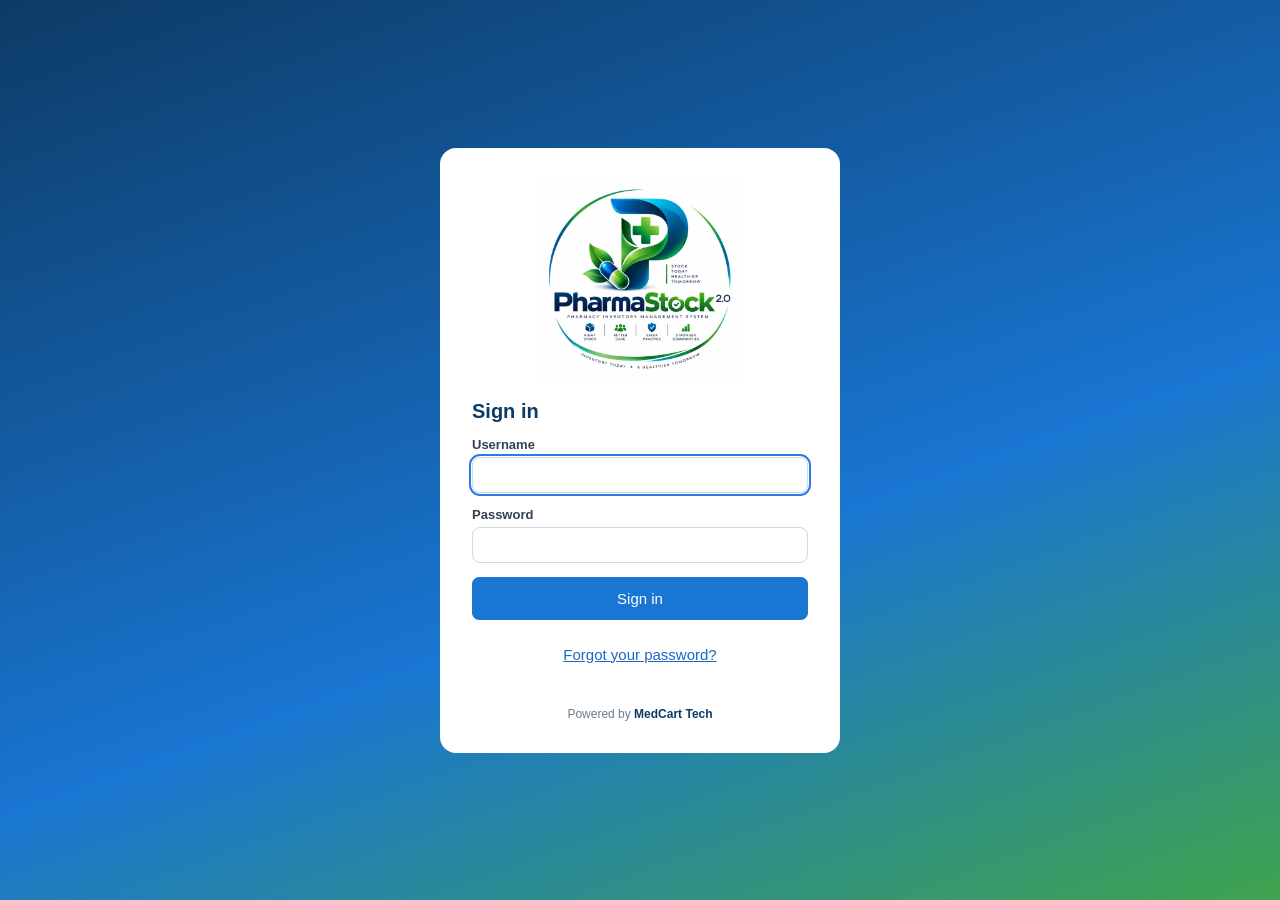
==== commit 29866b3c: "Frontend redesign: command center, Scan Center, stock control, billing, messaging, MedCart console -" ====
--- a/frontend/index.html
+++ b/frontend/index.html
@@ -2,315 +2,137 @@
 <html lang="en">
 <head>
     <meta charset="UTF-8">
-    <meta name="viewport" content="width=device-width, initial-scale=1.0">
-
-    <title>PharmaStock Dashboard</title>
-
+    <meta name="viewport" content="width=device-width, initial-scale=1.0, viewport-fit=cover">
+    <title>PharmaStock</title>
+    <meta name="description" content="PharmaStock pharmacy inventory management: stock, expiry, FEFO, dispensing and purchasing">
+    <meta name="theme-color" content="#0d3b66">
+    <link rel="icon" type="image/png" sizes="32x32" href="assets/favicon-32.png">
+    <link rel="apple-touch-icon" href="assets/apple-touch-icon.png">
+    <link rel="manifest" href="manifest.json">
     <link rel="stylesheet" href="style.css">
+    <script type="module" src="js/app.js"></script>
 </head>
 
 <body>
 
-    <div class="app">
+    <!-- SIGN IN / PASSWORD RESET -->
+    <main id="login" class="login-screen" hidden>
+        <div class="login-card">
+            <img class="login-logo" src="assets/logo.webp" width="220" height="220"
+                 alt="PharmaStock 2.0 — Pharmacy Inventory Management System">
 
-        <!-- SIDEBAR -->
-        <aside class="sidebar">
+            <form id="login-form" autocomplete="on">
+                <h2>Sign in</h2>
+                <div class="field">
+                    <label for="login-username">Username</label>
+                    <input id="login-username" name="username" autocomplete="username" required maxlength="50">
+                </div>
+                <div class="field">
+                    <label for="login-password">Password</label>
+                    <input id="login-password" name="password" type="password" autocomplete="current-password" required maxlength="200">
+                </div>
+                <div id="login-error" class="form-error" role="alert" hidden></div>
+                <button type="submit" class="refresh-btn primary">Sign in</button>
+                <button type="button" class="link-btn" id="show-forgot">Forgot your password?</button>
+            </form>
 
+            <form id="mfa-form" hidden autocomplete="off">
+                <h2>Two-step verification</h2>
+                <p class="form-intro">Enter the 6-digit code from your authenticator app. Lost your phone? Enter one of your recovery codes.</p>
+                <div class="field">
+                    <label for="mfa-login-code">Code</label>
+                    <input id="mfa-login-code" name="code" inputmode="numeric" autocomplete="one-time-code" required maxlength="20">
+                </div>
+                <div id="mfa-error" class="form-error" role="alert" hidden></div>
+                <button type="submit" class="refresh-btn primary">Verify</button>
+                <button type="button" class="link-btn" data-back-to-login>Back to sign in</button>
+            </form>
+
+            <form id="forgot-form" hidden>
+                <h2>Reset your password</h2>
+                <p class="form-intro">Enter your username. If your account has an e-mail address, a one-time reset link is sent to it.
+                    Otherwise ask your administrator.</p>
+                <div class="field">
+                    <label for="forgot-username">Username</label>
+                    <input id="forgot-username" name="username" autocomplete="username" required maxlength="50">
+                </div>
+                <div id="forgot-message" class="form-intro" role="status" hidden></div>
+                <button type="submit" class="refresh-btn primary">Send reset link</button>
+                <button type="button" class="link-btn" data-back-to-login>Back to sign in</button>
+            </form>
+
+            <form id="reset-form" hidden>
+                <h2>Choose a new password</h2>
+                <div class="field">
+                    <label for="reset-password">New password</label>
+                    <input id="reset-password" name="password" type="password" autocomplete="new-password" required maxlength="200">
+                    <small class="help">At least 10 characters, with letters and numbers, not containing your username.</small>
+                </div>
+                <div class="field">
+                    <label for="reset-repeat">Repeat new password</label>
+                    <input id="reset-repeat" name="repeat" type="password" autocomplete="new-password" required maxlength="200">
+                </div>
+                <div id="reset-error" class="form-error" role="alert" hidden></div>
+                <button type="submit" class="refresh-btn primary">Set password</button>
+                <button type="button" class="link-btn" data-back-to-login>Back to sign in</button>
+            </form>
+            <p class="powered-by">Powered by <strong>MedCart Tech</strong></p>
+        </div>
+    </main>
+
+    <!-- APPLICATION -->
+    <div id="app" class="app" hidden>
+
+        <header class="mobile-bar">
+            <button type="button" class="icon-btn menu-btn" id="menu-open" aria-label="Open menu" aria-controls="sidebar" aria-expanded="false">☰</button>
+            <a class="mobile-brand" href="#/">
+                <img src="assets/mark-64.png" width="32" height="32" alt=""><span>PharmaStock</span>
+            </a>
+            <a class="icon-btn" href="#/notifications" aria-label="Notifications">🔔<em class="nav-count" id="mobile-unread" hidden></em></a>
+        </header>
+        <div class="drawer-backdrop" id="drawer-backdrop" hidden></div>
+
+        <aside class="sidebar" id="sidebar">
             <div class="brand">
-                <div class="brand-icon">P</div>
-
+                <img class="brand-mark" src="assets/mark-64.png" width="42" height="42" alt="">
                 <div>
                     <h1>PharmaStock</h1>
-                    <span>Inventory Intelligence</span>
+                    <span id="brand-org">Inventory Intelligence</span>
+                </div>
+                <button type="button" class="icon-btn collapse-btn" id="sidebar-collapse" aria-label="Collapse menu" title="Collapse menu">«</button>
+            </div>
+
+            <nav id="nav-main" aria-label="Main"></nav>
+
+            <div class="sidebar-bottom">
+                <nav id="nav-admin" aria-label="Administration"></nav>
+                <p class="powered-by sidebar-powered">Powered by <strong>MedCart Tech</strong></p>
+                <div id="system-status" class="system-status">
+                    <span class="status-dot" aria-hidden="true"></span>
+                    <div>
+                        <strong>System Online</strong>
+                        <small>Checking…</small>
+                    </div>
                 </div>
             </div>
-
-            <nav>
-
-                <button class="nav-item active" onclick="showDashboard()">
-                    <span>▣</span>
-                    Dashboard
-                </button>
-
-  <button class="nav-item" onclick="showMedicines()">
-    <span>💊</span>
-    Medicines
-</button>
-                <button class="nav-item">
-                    <span>📦</span>
-                    Inventory
-                </button>
-
-                <button class="nav-item">
-                    <span>⚠</span>
-                    Expiry Alerts
-                </button>
-
-                <button class="nav-item">
-                    <span>↔</span>
-                    Stock Movements
-                </button>
-
-                <button class="nav-item">
-                    <span>🛒</span>
-                    Purchasing
-                </button>
-
-                <button class="nav-item">
-                    <span>🚚</span>
-                    Suppliers
-                </button>
-
-                <button class="nav-item">
-                    <span>📊</span>
-                    Analytics
-                </button>
-
-            </nav>
-
-            <div class="sidebar-bottom">
-
-                <button class="nav-item">
-                    <span>⚙</span>
-                    Settings
-                </button>
-
-                <div class="system-status">
-                    <span class="status-dot"></span>
-                    <div>
-                        <strong>System Online</strong>
-                        <small>Database connected</small>
-                    </div>
-                </div>
-
-            </div>
-
         </aside>
 
-
-        <!-- MAIN CONTENT -->
-        <main class="main">
-
-            <!-- TOP BAR -->
-            <header class="topbar">
-
-                <div>
-                    <h2>Dashboard</h2>
-                    <p>Pharmacy inventory overview</p>
-                </div>
-
-                <div class="top-actions">
-
-                    <button class="refresh-btn" onclick="loadDashboard()">
-                        ↻ Refresh
-                    </button>
-
-                    <div class="user">
-                        <div class="avatar">T</div>
-
-                        <div>
-                            <strong>Pharmacy User</strong>
-                            <small>Administrator</small>
-                        </div>
-                    </div>
-
-                </div>
-
-            </header>
-
-
-            <!-- DASHBOARD CARDS -->
-            <section class="cards">
-
-                <div class="card">
-
-                    <div class="card-icon blue">
-                        💊
-                    </div>
-
-                    <div>
-                        <span>Total Medicines</span>
-                        <strong id="totalMedicines">—</strong>
-                    </div>
-
-                </div>
-
-
-                <div class="card">
-
-                    <div class="card-icon green">
-                        📦
-                    </div>
-
-                    <div>
-                        <span>Total Stock</span>
-                        <strong id="totalStock">—</strong>
-                    </div>
-
-                </div>
-
-
-                <div class="card">
-
-                    <div class="card-icon red">
-                        ⚠
-                    </div>
-
-                    <div>
-                        <span>Expired</span>
-                        <strong id="expiredCount">—</strong>
-                    </div>
-
-                </div>
-
-
-                <div class="card">
-
-                    <div class="card-icon orange">
-                        ⏱
-                    </div>
-
-                    <div>
-                        <span>Urgent Expiry</span>
-                        <strong id="urgentCount">—</strong>
-                    </div>
-
-                </div>
-
-            </section>
-
-
-            <!-- ALERTS -->
-            <section class="section">
-
-                <div class="section-header">
-
-                    <div>
-                        <h3>Expiry Alerts</h3>
-                        <p>Products requiring attention</p>
-                    </div>
-
-                    <button class="view-btn">
-                        View all
-                    </button>
-
-                </div>
-
-
-                <div class="table-container">
-
-                    <table>
-
-                        <thead>
-
-                            <tr>
-                                <th>Medicine</th>
-                                <th>Batch</th>
-                                <th>Quantity</th>
-                                <th>Expiry Date</th>
-                                <th>Days Remaining</th>
-                                <th>Status</th>
-                            </tr>
-
-                        </thead>
-
-                        <tbody id="expiryTable">
-
-                            <tr>
-                                <td colspan="6" class="loading">
-                                    Loading inventory...
-                                </td>
-                            </tr>
-
-                        </tbody>
-
-                    </table>
-
-                </div>
-
-            </section>
-
-
-            <!-- LOWER GRID -->
-            <div class="lower-grid">
-
-
-                <!-- STOCK -->
-                <section class="section">
-
-                    <div class="section-header">
-
-                        <div>
-                            <h3>Stock Overview</h3>
-                            <p>Current inventory levels</p>
-                        </div>
-
-                    </div>
-
-
-                    <div class="table-container">
-
-                        <table>
-
-                            <thead>
-
-                                <tr>
-                                    <th>Medicine</th>
-                                    <th>Stock</th>
-                                    <th>Reorder Level</th>
-                                    <th>Status</th>
-                                </tr>
-
-                            </thead>
-
-                            <tbody id="stockTable">
-
-                                <tr>
-                                    <td colspan="4" class="loading">
-                                        Loading stock...
-                                    </td>
-                                </tr>
-
-                            </tbody>
-
-                        </table>
-
-                    </div>
-
-                </section>
-
-
-                <!-- RECENT MOVEMENTS -->
-                <section class="section">
-
-                    <div class="section-header">
-
-                        <div>
-                            <h3>Recent Movements</h3>
-                            <p>Latest stock activity</p>
-                        </div>
-
-                    </div>
-
-
-                    <div id="movementList" class="movement-list">
-
-                        <div class="loading">
-                            Loading movements...
-                        </div>
-
-                    </div>
-
-                </section>
-
+        <div class="content">
+            <div class="session-bar">
+                <form class="global-search" id="global-search" role="search">
+                    <label class="sr-only" for="global-search-input">Search</label>
+                    <input id="global-search-input" type="search" placeholder="Search medicines, batches, orders, sales…  ( / )"
+                           autocomplete="off" aria-controls="global-search-results" aria-expanded="false">
+                    <div class="search-results" id="global-search-results" hidden></div>
+                </form>
+                <div class="session-user" id="user-box"></div>
             </div>
-
-        </main>
-
+            <main id="main" class="main" tabindex="-1"></main>
+        </div>
     </div>
 
-
-    <script src="app.js"></script>
+    <div id="modal-root"></div>
+    <div id="toasts" class="toasts" aria-live="polite"></div>
 
 </body>
-</html>+</html>
--- a/frontend/style.css
+++ b/frontend/style.css
@@ -534,4 +534,626 @@
         grid-template-columns: 1fr;
     }
 
-}+}
+
+/* =========================================================
+   PHARMASTOCK 2.0 ADDITIONS
+   (the rules above are the original design and are unchanged)
+========================================================= */
+
+[hidden] { display: none !important; }
+
+a { color: #2877c7; }
+a:hover { text-decoration: underline; }
+
+input, select, textarea {
+    font: inherit;
+    font-size: 14px;
+    color: #172033;
+    background: white;
+    border: 1px solid #cfd8e3;
+    border-radius: 8px;
+    padding: 9px 11px;
+}
+
+input:focus, select:focus, textarea:focus, button:focus-visible, a:focus-visible {
+    outline: 2px solid #2c7be5;
+    outline-offset: 1px;
+}
+
+.sr-only {
+    position: absolute; width: 1px; height: 1px; overflow: hidden; clip: rect(0 0 0 0); white-space: nowrap;
+}
+
+/* ---------- Layout ---------- */
+
+.content {
+    flex: 1;
+    min-width: 0;
+    display: flex;
+    flex-direction: column;
+}
+
+.session-bar {
+    display: flex;
+    justify-content: flex-end;
+    align-items: center;
+    gap: 14px;
+    padding: 14px 34px 0;
+}
+
+.session-bar .user { text-decoration: none; color: inherit; }
+
+.main:focus { outline: none; }
+
+a.nav-item { text-decoration: none; }
+
+.nav-count {
+    margin-left: auto;
+    font-style: normal;
+    font-size: 11px;
+    font-weight: bold;
+    background: #e53e3e;
+    color: white;
+    border-radius: 10px;
+    padding: 1px 7px;
+}
+
+#nav-admin { margin-bottom: 8px; }
+
+.system-status.offline .status-dot { background: #e53e3e; }
+
+.sidebar { position: sticky; top: 0; height: 100vh; overflow-y: auto; }
+
+/* ---------- Buttons ---------- */
+
+a.view-btn, a.refresh-btn { display: inline-block; text-decoration: none; }
+
+.refresh-btn.primary { background: #2c7be5; color: white; border-color: #2c7be5; }
+.refresh-btn.primary:hover { background: #1f65c4; }
+.refresh-btn.danger, .view-btn.danger { color: #c53030; }
+.refresh-btn:disabled, .view-btn:disabled { opacity: 0.55; cursor: not-allowed; }
+.view-btn { cursor: pointer; }
+.refresh-btn { cursor: pointer; }
+
+.top-actions { flex-wrap: wrap; justify-content: flex-end; }
+
+.icon-btn {
+    border: none; background: transparent; font-size: 24px; line-height: 1; cursor: pointer; color: #718096;
+}
+
+/* ---------- Cards ---------- */
+
+.cards { grid-template-columns: repeat(4, 1fr); }
+.cards.compact { margin-bottom: 18px; }
+.card strong { font-size: 22px; }
+.card-hint { display: block; margin-top: 4px; color: #748095; font-size: 12px; }
+
+/* ---------- Tables ---------- */
+
+.th-sort {
+    background: none; border: none; font: inherit; color: inherit; cursor: pointer; text-transform: inherit;
+    letter-spacing: inherit; padding: 0; text-align: left;
+}
+.th-sort.asc::after { content: " ▲"; }
+.th-sort.desc::after { content: " ▼"; }
+
+td.num, th.num { text-align: right; white-space: nowrap; }
+td.center { text-align: center; }
+td small, .movement-info small { color: #7d8999; }
+td .view-btn { padding: 4px 8px; margin: 2px 2px 2px 0; }
+
+/* ---------- Status badges (text is always present) ---------- */
+
+.status.critical { background: #fde8e8; color: #9b2c2c; border: 1px solid #f5b5b5; }
+.status.muted { background: #edf1f5; color: #4a5568; }
+.status.info { background: #e7f0ff; color: #1f5d8f; }
+
+/* ---------- Toolbars and filters ---------- */
+
+.toolbar {
+    display: flex;
+    flex-wrap: wrap;
+    gap: 10px;
+    align-items: center;
+    padding: 16px 20px;
+    border-bottom: 1px solid #edf1f5;
+}
+.toolbar label { display: flex; align-items: center; gap: 6px; font-size: 13px; color: #4a5568; }
+.toolbar input[type=search] { min-width: 240px; flex: 1; }
+.toolbar-count { margin-left: auto; font-size: 13px; color: #718096; }
+.inline-check input { width: auto; }
+
+.tabs { display: flex; gap: 6px; flex-wrap: wrap; margin-bottom: 16px; }
+.tab {
+    padding: 8px 14px; border-radius: 8px; background: white; border: 1px solid #dfe6ee; color: #334155; text-decoration: none;
+}
+.tab.active { background: #1f5d8f; color: white; border-color: #1f5d8f; }
+
+.method { color: #5f6c7f; font-size: 13px; padding: 14px 20px; line-height: 1.5; }
+.notes { padding: 16px 20px; white-space: pre-wrap; }
+
+.bar { display: inline-block; width: 90px; height: 8px; background: #edf1f5; border-radius: 4px; vertical-align: middle; }
+.bar-fill { display: block; height: 100%; background: #2c7be5; border-radius: 4px; width: 0; }
+
+.summary { display: flex; flex-wrap: wrap; gap: 12px 28px; padding: 14px 20px; }
+.summary dt { font-size: 12px; color: #718096; }
+.summary dd { font-weight: bold; }
+
+.error-text { color: #c53030; }
+.warning-text { color: #9c4221; background: #fff4e5; border-radius: 8px; padding: 10px 12px; margin: 10px 0; }
+
+/* ---------- Forms and modal ---------- */
+
+.form-grid {
+    display: grid;
+    grid-template-columns: repeat(2, minmax(0, 1fr));
+    gap: 14px 18px;
+    padding: 20px;
+}
+.form-grid.narrow { max-width: 460px; grid-template-columns: 1fr; }
+.field { display: flex; flex-direction: column; gap: 5px; }
+.field label { font-size: 13px; font-weight: bold; color: #334155; }
+.field.full, .full { grid-column: 1 / -1; }
+.field.checkbox { flex-direction: row-reverse; justify-content: flex-end; align-items: center; gap: 8px; }
+.field.checkbox input { width: 18px; height: 18px; }
+.req { color: #c53030; }
+.help { color: #718096; font-size: 12px; line-height: 1.4; }
+.form-intro { color: #4a5568; font-size: 14px; line-height: 1.5; }
+.form-error { color: #9b2c2c; background: #fde8e8; border-radius: 8px; padding: 10px 12px; font-size: 14px; }
+.form-actions { display: flex; justify-content: flex-end; gap: 10px; margin-top: 4px; }
+#fefo-preview h4 { margin: 4px 0 8px; }
+
+body.modal-open { overflow: hidden; }
+.modal-backdrop {
+    position: fixed; inset: 0; background: rgba(16, 42, 67, 0.55); display: flex; align-items: flex-start;
+    justify-content: center; padding: 6vh 16px; z-index: 50; overflow-y: auto;
+}
+.modal { background: white; border-radius: 14px; width: min(640px, 100%); box-shadow: 0 20px 60px rgba(0, 0, 0, 0.25); }
+.modal.wide { width: min(920px, 100%); }
+.modal-header { display: flex; justify-content: space-between; align-items: center; padding: 18px 20px 0; }
+.modal-body > p { padding: 16px 20px 0; line-height: 1.5; }
+.modal-body > .form-actions { padding: 16px 20px 20px; }
+.secret { font-size: 18px; padding: 16px 20px 20px !important; }
+.secret code { background: #f4f7fb; padding: 6px 10px; border-radius: 6px; user-select: all; }
+
+/* ---------- Toasts ---------- */
+
+.toasts { position: fixed; right: 20px; bottom: 20px; display: flex; flex-direction: column; gap: 8px; z-index: 60; }
+.toast {
+    background: #102a43; color: white; padding: 12px 16px; border-radius: 10px; max-width: 380px;
+    box-shadow: 0 8px 24px rgba(0, 0, 0, 0.2); font-size: 14px; line-height: 1.4;
+}
+.toast.error { background: #9b2c2c; }
+.toast.warning { background: #9c4221; }
+
+/* ---------- Login ---------- */
+
+.login-screen { min-height: 100vh; display: grid; place-items: center; background: #102a43; padding: 20px; }
+.login-card {
+    background: white; border-radius: 16px; padding: 32px; width: min(400px, 100%); display: flex; flex-direction: column; gap: 16px;
+}
+.login-brand { color: #102a43; margin-bottom: 4px; }
+.login-brand span { color: #718096; }
+.login-card button { padding: 12px; font-size: 15px; }
+
+/* ---------- Notifications ---------- */
+
+.notification-list { list-style: none; }
+.notification {
+    display: grid; grid-template-columns: 180px 1fr auto; gap: 16px; padding: 16px 20px; border-bottom: 1px solid #edf1f5;
+}
+.notification.unread { background: #f7fbff; }
+.notification.unread strong::before { content: "● "; color: #2c7be5; }
+.notification.resolved { opacity: 0.65; }
+.notification-meta { display: flex; flex-direction: column; gap: 6px; align-items: flex-start; }
+.notification-meta small, .notification-body small { color: #718096; font-size: 12px; }
+.notification-body p { margin-top: 4px; color: #4a5568; line-height: 1.45; }
+.notification-actions { display: flex; gap: 6px; align-items: flex-start; }
+
+/* ---------- Assistant ---------- */
+
+.chat { display: flex; flex-direction: column; }
+.chat-log { min-height: 260px; max-height: 55vh; overflow-y: auto; padding: 20px; display: flex; flex-direction: column; gap: 12px; }
+.bubble { max-width: 80%; padding: 12px 16px; border-radius: 12px; line-height: 1.5; font-size: 14px; }
+.bubble.user { align-self: flex-end; background: #2c7be5; color: white; }
+.bubble.assistant { align-self: flex-start; background: #f1f5f9; }
+.bubble ul { padding-left: 20px; margin: 6px 0; }
+.bubble p + p { margin-top: 6px; }
+.bubble small { display: block; margin-top: 8px; color: #718096; font-size: 11px; }
+.examples { display: flex; flex-wrap: wrap; gap: 8px; padding: 0 20px 12px; }
+.example { font-size: 12px; }
+.chat-form { display: flex; gap: 10px; padding: 0 20px 8px; }
+.chat-form input { flex: 1; }
+
+.permission-list { columns: 2; padding: 16px 40px 20px; font-size: 13px; line-height: 1.8; }
+
+/* ---------- Responsive additions ---------- */
+
+@media (max-width: 1100px) {
+    .cards { grid-template-columns: repeat(2, 1fr); }
+    .notification { grid-template-columns: 1fr; }
+}
+
+@media (max-width: 750px) {
+    .form-grid { grid-template-columns: 1fr; }
+    .cards { grid-template-columns: 1fr; }
+    .nav-count { display: none; }
+    .session-bar { padding: 12px 20px 0; }
+    .toolbar input[type=search] { min-width: 0; }
+    .bubble { max-width: 95%; }
+}
+
+@media (max-width: 750px) {
+    .sidebar .brand div:last-child { display: none; }
+    .sidebar { height: auto; min-height: 100vh; }
+    .session-bar .user div:last-child { display: none; }
+    .topbar { flex-direction: column; align-items: flex-start; gap: 12px; }
+}
+
+.tabs { flex-direction: row; }
+
+
+/* =========================================================
+   DISPENSING COUNTER, RECEIPTS
+========================================================= */
+
+.counter-grid { display: grid; grid-template-columns: minmax(260px, 1fr) 2fr; gap: 24px; margin-bottom: 24px; }
+.counter-grid .section { margin-bottom: 0; }
+
+.pick-list { list-style: none; max-height: 420px; overflow-y: auto; }
+.pick {
+    width: 100%; display: flex; flex-direction: column; align-items: flex-start; gap: 3px; text-align: left;
+    background: white; border: none; border-bottom: 1px solid #edf1f5; padding: 11px 20px; cursor: pointer; font-size: 14px;
+}
+.pick:hover, .pick:focus-visible { background: #f2f7ff; }
+.pick small, .pick-meta { color: #718096; font-size: 12px; }
+
+table.cart td { vertical-align: top; }
+table.cart input { padding: 6px 8px; }
+table.cart input.qty { width: 80px; text-align: right; }
+table.cart input.price { width: 100px; text-align: right; }
+table.cart input.directions-input { width: 100%; min-width: 150px; }
+table.cart tr.short { background: #fff5f5; }
+.batch-note { color: #5f6c7f; font-size: 11px; margin-top: 3px; }
+.cart-total, .receipt-total {
+    display: flex; justify-content: space-between; align-items: baseline; padding: 16px 20px; border-top: 1px solid #edf1f5;
+}
+.cart-total strong { font-size: 24px; }
+
+.type-toggle { border: none; flex-direction: row; gap: 20px; align-items: center; flex-wrap: wrap; }
+.type-toggle legend { font-size: 13px; font-weight: bold; color: #334155; margin-bottom: 6px; }
+.type-toggle label { display: flex; gap: 6px; align-items: center; font-size: 14px; }
+.refresh-btn.big { padding: 12px 22px; font-size: 15px; }
+
+.today-strip { display: flex; justify-content: space-between; align-items: center; gap: 16px; padding: 18px 20px; flex-wrap: wrap; }
+.today-strip p { color: #5f6c7f; margin-top: 4px; }
+
+/* Receipt (screen and print) */
+.receipt { max-width: 420px; margin: 16px auto; padding: 20px; border: 1px dashed #b0b7c3; border-radius: 8px; background: white; font-size: 13px; }
+.receipt-head { text-align: center; margin-bottom: 12px; line-height: 1.5; }
+.receipt-head strong { font-size: 16px; }
+.receipt-void { text-align: center; color: #9b2c2c; font-weight: bold; border: 2px solid #9b2c2c; padding: 6px; margin-bottom: 10px; }
+.receipt-meta div { display: flex; justify-content: space-between; gap: 12px; padding: 2px 0; }
+.receipt-meta dt { color: #5f6c7f; }
+.receipt-lines { margin-top: 12px; font-size: 13px; }
+.receipt-lines th, .receipt-lines td { padding: 6px 4px; }
+.receipt .directions { font-style: italic; margin-top: 2px; }
+.receipt-total { padding: 10px 4px; font-size: 16px; }
+.receipt-foot { text-align: center; color: #5f6c7f; font-size: 12px; margin-top: 8px; }
+.receipt-actions { padding: 0 20px 20px; }
+.receipt-page .receipt { border-style: solid; }
+
+@media (max-width: 1100px) {
+    .counter-grid { grid-template-columns: 1fr; }
+}
+
+@media print {
+    body.printing-receipt * { visibility: hidden; }
+    body.printing-receipt .receipt, body.printing-receipt .receipt * { visibility: visible; }
+    body.printing-receipt .receipt { position: absolute; left: 0; top: 0; border: none; margin: 0; max-width: 80mm; }
+    body.printing-receipt .modal-backdrop { background: none; }
+}
+.receipt-lines td:first-child { white-space: normal; }
+.receipt-lines th, .receipt-lines td { padding: 6px 4px; }
+.receipt-lines td.num, .receipt-lines th.num { padding-left: 8px; }
+table.cart td:first-child { white-space: normal; min-width: 160px; }
+
+
+/* =========================================================
+   BRANDING, RESPONSIVE SHELL, NEW PAGES (PharmaStock 2.0 logo)
+========================================================= */
+
+:root {
+    --brand-navy: #0d3b66;
+    --brand-blue: #1976d2;
+    --brand-green: #3fa34d;
+}
+
+.sidebar { background: linear-gradient(180deg, #0d3b66 0%, #102a43 100%); }
+.brand { position: relative; }
+.brand-mark { width: 42px; height: 42px; border-radius: 10px; background: white; padding: 3px; flex-shrink: 0; }
+.brand h1 { letter-spacing: 0.2px; }
+.nav-item.active { box-shadow: inset 3px 0 0 var(--brand-green); }
+.nav-item b { font-weight: normal; }
+.collapse-btn { margin-left: auto; color: #b9c8d8; font-size: 18px; }
+.collapse-btn:hover { color: white; }
+.refresh-btn.primary { background: var(--brand-blue); border-color: var(--brand-blue); }
+.refresh-btn.primary:hover { background: var(--brand-navy); border-color: var(--brand-navy); }
+.org-name { margin-right: auto; font-weight: bold; color: var(--brand-navy); font-size: 14px; }
+.session-bar { align-items: center; gap: 12px; }
+.mono { font-family: "Courier New", monospace; font-size: 13px; word-break: break-all; }
+
+/* Desktop: collapsible sidebar (icons only) */
+body.sidebar-collapsed .sidebar { width: 76px; padding: 20px 10px; }
+body.sidebar-collapsed .sidebar .brand > div,
+body.sidebar-collapsed .sidebar .nav-item b,
+body.sidebar-collapsed .sidebar .system-status div,
+body.sidebar-collapsed .sidebar .nav-count { display: none; }
+body.sidebar-collapsed .sidebar .brand { flex-direction: column; padding: 0 0 20px; gap: 8px; }
+body.sidebar-collapsed .sidebar .collapse-btn { margin: 0; }
+body.sidebar-collapsed .sidebar .nav-item { justify-content: center; padding: 12px 0; }
+body.sidebar-collapsed .sidebar .nav-item span { margin: 0; font-size: 18px; }
+
+/* Sign in */
+.login-screen { background: linear-gradient(160deg, #0d3b66 0%, #1976d2 60%, #3fa34d 100%); }
+.login-card form { display: flex; flex-direction: column; gap: 14px; }
+.login-logo { display: block; width: 200px; height: auto; margin: 0 auto 4px; }
+.login-card h2 { color: var(--brand-navy); font-size: 20px; }
+.link-btn { background: none; border: none; color: #1f65c4; cursor: pointer; font-size: 14px; padding: 4px; text-decoration: underline; }
+
+/* Mobile top bar and drawer */
+.mobile-bar { display: none; }
+.drawer-backdrop { position: fixed; inset: 0; background: rgba(9, 20, 36, 0.45); z-index: 40; }
+
+@media (max-width: 900px) {
+    .app { flex-direction: column; }
+    .mobile-bar {
+        display: flex; align-items: center; gap: 12px; position: sticky; top: 0; z-index: 30;
+        background: var(--brand-navy); color: white; padding: 10px 14px;
+    }
+    .mobile-bar .icon-btn { color: white; font-size: 22px; text-decoration: none; position: relative; }
+    .mobile-bar .nav-count { position: absolute; top: -6px; right: -10px; display: inline-block; }
+    .mobile-brand { display: flex; align-items: center; gap: 8px; color: white; text-decoration: none; font-weight: bold; margin-right: auto; }
+    .mobile-brand img { background: white; border-radius: 6px; padding: 2px; }
+
+    .sidebar, body.sidebar-collapsed .sidebar {
+        position: fixed; top: 0; left: 0; bottom: 0; z-index: 50; width: min(290px, 85vw); height: 100vh;
+        padding: 20px 14px; transform: translateX(-105%); transition: transform 0.2s ease; overflow-y: auto;
+    }
+    body.drawer-open .sidebar { transform: translateX(0); box-shadow: 0 0 40px rgba(0, 0, 0, 0.35); }
+    body.drawer-open { overflow: hidden; }
+    .collapse-btn { display: none; }
+    /* Drawer always shows full labels. */
+    .sidebar .brand > div, body.sidebar-collapsed .sidebar .brand > div { display: block; }
+    .sidebar .nav-item, body.sidebar-collapsed .sidebar .nav-item { font-size: 14px; justify-content: flex-start; padding: 11px 14px; }
+    .sidebar .nav-item b, body.sidebar-collapsed .sidebar .nav-item b { display: inline; }
+    .sidebar .system-status { display: flex; }
+    body.sidebar-collapsed .sidebar .brand { flex-direction: row; }
+    .content { width: 100%; }
+    .main { padding: 16px; }
+    .session-bar { padding: 10px 16px 0; flex-wrap: wrap; }
+    .org-name { width: 100%; }
+}
+
+@media (max-width: 750px) {
+    /* Undo the original icon-only sidebar: the drawer replaces it. */
+    .sidebar { width: min(290px, 85vw); }
+    .nav-item { font-size: 14px; }
+    .brand div:last-child { font-size: inherit; }
+    .sidebar .brand div:last-child { display: block; }
+    .system-status { display: flex; }
+    .toasts { left: 12px; right: 12px; bottom: 12px; }
+    .toast { max-width: none; }
+    .modal-backdrop { padding: 8px; }
+    .top-actions { justify-content: flex-start; }
+    .pager { flex-wrap: wrap; }
+    .line-row { grid-template-columns: 1fr 90px 32px; }
+}
+
+/* Tables scroll inside their card, never the page */
+.table-container { overflow-x: auto; -webkit-overflow-scrolling: touch; max-width: 100%; }
+.section { min-width: 0; }
+.toast { overflow-wrap: anywhere; }
+
+/* Pager */
+.pager { display: flex; align-items: center; justify-content: space-between; gap: 12px; padding: 12px 20px; color: #4a5568; font-size: 13px; }
+
+/* Transfer lines */
+.line-row { display: grid; grid-template-columns: 1fr 120px 32px; gap: 8px; margin-bottom: 8px; align-items: center; }
+
+/* Charts */
+.chart { padding: 8px 20px 4px; }
+.chart svg { display: block; overflow: visible; }
+.chart rect.s-in, .legend.s-in::before { fill: #1976d2; background: #1976d2; }
+.chart rect.s-out, .legend.s-out::before { fill: #3fa34d; background: #3fa34d; }
+.chart rect.s-bad, .legend.s-bad::before { fill: #c53030; background: #c53030; }
+.chart rect.s-level, .legend.s-level::before { fill: #0d3b66; background: #0d3b66; }
+.chart-labels text { font-size: 10px; fill: #5f6c7f; }
+.chart figcaption { display: flex; gap: 16px; font-size: 12px; color: #4a5568; padding-top: 4px; }
+.legend::before { content: ""; display: inline-block; width: 10px; height: 10px; border-radius: 2px; margin-right: 6px; vertical-align: -1px; }
+.chart-title { padding: 14px 20px 0; font-size: 14px; color: #334155; }
+.limitations { padding: 0 20px 10px 40px; color: #5f6c7f; font-size: 13px; line-height: 1.6; }
+
+/* Scan */
+.scan-form input[type=text] { flex: 1; min-width: 220px; font-size: 16px; }
+.camera-view { display: block; width: min(420px, 100%); margin: 0 20px 12px; border-radius: 10px; background: #000; }
+.scan-warning { margin: 8px 20px; }
+
+@media print {
+    .mobile-bar, .sidebar, .session-bar, .drawer-backdrop { display: none !important; }
+}
+
+/* =========================================================
+   MEDCART TECH RELEASE: COMMAND CENTER, SCAN CENTER, NEW PAGES
+========================================================= */
+
+:root {
+    --ok: #2f855a; --warn: #b7791f; --bad: #c53030; --muted: #718096;
+    --surface: #ffffff; --line: #e3e9f1; --radius: 12px;
+}
+
+/* Grouped navigation */
+.nav-section { margin-bottom: 6px; }
+.nav-section-title {
+    display: flex; width: 100%; align-items: center; justify-content: space-between; background: none; border: none;
+    color: #9fb3c8; font-size: 11px; letter-spacing: 0.8px; text-transform: uppercase; padding: 10px 14px 4px; cursor: pointer;
+}
+.nav-section-title::after { content: "▾"; font-size: 10px; transition: transform 0.15s; }
+.nav-section.collapsed .nav-section-title::after { transform: rotate(-90deg); }
+.nav-section.collapsed .nav-section-items { display: none; }
+.nav-section-title:hover, .nav-section-title:focus-visible { color: white; }
+body.sidebar-collapsed .nav-section-title { display: none; }
+body.sidebar-collapsed .nav-section.collapsed .nav-section-items { display: block; }
+
+.powered-by { text-align: center; font-size: 12px; color: #6b7a8c; margin-top: 16px; }
+.powered-by strong { color: var(--brand-navy); }
+.sidebar-powered { color: #9fb3c8; margin: 8px 0; }
+.sidebar-powered strong { color: #d7e3f0; }
+body.sidebar-collapsed .sidebar-powered { display: none; }
+
+/* Session bar: global search */
+.session-bar { justify-content: space-between; }
+.session-user { display: flex; align-items: center; gap: 12px; margin-left: auto; }
+.global-search { position: relative; flex: 1; max-width: 520px; }
+.global-search input {
+    width: 100%; padding: 10px 14px; border: 1px solid var(--line); border-radius: 999px; background: white; font-size: 14px;
+}
+.global-search input:focus { border-color: var(--brand-blue); outline: 2px solid rgba(25, 118, 210, 0.2); }
+.search-results {
+    position: absolute; top: calc(100% + 6px); left: 0; right: 0; z-index: 60; background: white; border: 1px solid var(--line);
+    border-radius: var(--radius); box-shadow: 0 12px 32px rgba(15, 35, 60, 0.18); max-height: 70vh; overflow-y: auto; padding: 6px 0;
+}
+.search-group h4 { font-size: 11px; text-transform: uppercase; letter-spacing: 0.6px; color: var(--muted); padding: 8px 14px 4px; }
+.search-hit { display: flex; flex-direction: column; padding: 7px 14px; text-decoration: none; color: inherit; }
+.search-hit:hover, .search-hit:focus { background: #f1f6fd; outline: none; }
+.search-hit small { color: var(--muted); }
+.search-empty { padding: 10px 14px; color: var(--muted); }
+
+/* Lively buttons */
+.refresh-btn, .view-btn, .quick-action, .mode-tab, .chip { transition: transform 0.08s ease, box-shadow 0.15s ease, background 0.15s ease; }
+.refresh-btn:not(:disabled):hover, .quick-action:hover { transform: translateY(-1px); box-shadow: 0 4px 12px rgba(13, 59, 102, 0.15); }
+.refresh-btn:not(:disabled):active, .quick-action:active { transform: translateY(0); box-shadow: none; }
+.is-busy { position: relative; color: transparent !important; }
+.is-busy::after {
+    content: ""; position: absolute; inset: 0; margin: auto; width: 16px; height: 16px; border-radius: 50%;
+    border: 2px solid rgba(0, 0, 0, 0.2); border-top-color: var(--brand-blue); animation: spin 0.7s linear infinite;
+}
+.refresh-btn.primary.is-busy::after { border-color: rgba(255, 255, 255, 0.35); border-top-color: white; }
+@keyframes spin { to { transform: rotate(360deg); } }
+.small, .refresh-btn.small, .view-btn.small { padding: 4px 9px; font-size: 12px; }
+.row-actions { display: flex; gap: 4px; flex-wrap: wrap; }
+.neg { color: var(--bad); }
+.pos { color: var(--ok); }
+.chip {
+    display: inline-block; padding: 6px 12px; border-radius: 999px; border: 1px solid var(--line); background: white;
+    color: #334155; text-decoration: none; font-size: 13px; text-transform: capitalize;
+}
+.chip.active { background: var(--brand-navy); border-color: var(--brand-navy); color: white; }
+.inline-check { display: inline-flex; align-items: center; gap: 6px; font-size: 14px; }
+.inline-inputs { display: flex; gap: 6px; }
+.inline-inputs input { flex: 1; min-width: 0; }
+.qty-input { width: 90px; }
+
+/* Command center */
+.quick-actions { display: grid; grid-template-columns: repeat(auto-fill, minmax(150px, 1fr)); gap: 12px; margin-bottom: 20px; }
+.quick-action {
+    display: flex; align-items: center; gap: 10px; padding: 14px 16px; background: white; border: 1px solid var(--line);
+    border-radius: var(--radius); text-decoration: none; color: #172033; font-weight: bold; font-size: 14px;
+}
+.quick-action.primary { background: var(--brand-blue); color: white; border-color: var(--brand-blue); }
+.qa-icon { font-size: 20px; width: 28px; text-align: center; }
+.command-grid { align-items: start; }
+.attention-list { list-style: none; padding: 8px 12px 14px; }
+.attention {
+    display: grid; grid-template-columns: 28px 1fr auto auto; gap: 10px; align-items: center; padding: 10px 8px;
+    border-left: 4px solid var(--line); border-radius: 6px; margin-bottom: 6px; background: #fafcff;
+}
+.attention.critical { border-left-color: var(--bad); background: #fff6f6; }
+.attention.warning { border-left-color: #dd8a0b; background: #fffaf0; }
+.attention.info { border-left-color: var(--brand-blue); }
+.attention strong { display: block; font-size: 14px; }
+.attention small { color: #5f6c7f; }
+.attention-count { font-style: normal; font-weight: bold; font-size: 18px; color: var(--brand-navy); }
+.brief-lines { padding: 6px 20px 10px 38px; line-height: 1.7; }
+.brief h4 { padding: 8px 20px 0; font-size: 13px; color: #334155; }
+.empty-state { text-align: center; padding: 28px 20px; color: #5f6c7f; display: flex; flex-direction: column; align-items: center; gap: 10px; }
+.empty-state > span { font-size: 30px; width: 54px; height: 54px; border-radius: 50%; background: #eef4fb; display: flex; align-items: center; justify-content: center; color: var(--brand-blue); }
+.empty-state h3 { color: var(--bad); letter-spacing: 0.5px; }
+
+/* Scan Center */
+.mode-tabs { display: flex; gap: 8px; flex-wrap: wrap; margin-bottom: 16px; }
+.mode-tab {
+    padding: 10px 16px; border-radius: 10px; border: 1px solid var(--line); background: white; text-decoration: none;
+    color: #172033; font-weight: bold; font-size: 14px;
+}
+.mode-tab.active { background: var(--brand-navy); color: white; border-color: var(--brand-navy); }
+.scan-panel .form-intro { padding: 14px 20px 0; }
+.mode-panel { padding-bottom: 14px; }
+.mode-panel h3 { padding: 16px 20px 10px; }
+.mode-panel > p, .mode-panel > a, .mode-panel > button, .mode-panel > div { margin: 0 20px 10px; }
+.not-found .empty-state > span { background: #fdecec; color: var(--bad); }
+
+/* Stock control */
+.sticky-actions { position: sticky; bottom: 0; background: rgba(244, 247, 251, 0.95); padding: 12px 0; justify-content: flex-end; z-index: 5; }
+.steps { display: flex; gap: 0; list-style: none; padding: 16px 20px; flex-wrap: wrap; }
+.steps li { flex: 1; min-width: 140px; padding: 8px 12px; border-top: 3px solid var(--line); color: var(--muted); font-size: 14px; }
+.steps li.done { border-top-color: var(--ok); color: #172033; font-weight: bold; }
+.steps li small { display: block; font-weight: normal; color: var(--muted); }
+
+/* Receipts and branding */
+.receipt-logo { display: block; max-height: 56px; max-width: 160px; margin: 0 auto 6px; }
+.receipt-sums div { display: flex; justify-content: space-between; font-size: 13px; }
+.receipt-foot .powered { color: #8a96a8; font-size: 11px; margin-top: 4px; }
+.consent { border: 1px dashed var(--line); border-radius: 8px; padding: 10px 12px; display: flex; flex-wrap: wrap; gap: 14px; }
+.consent legend { font-size: 13px; font-weight: bold; padding: 0 4px; }
+.consent label { display: inline-flex; gap: 6px; align-items: center; }
+.consent .help { width: 100%; }
+.logo-row { display: flex; align-items: center; gap: 20px; padding: 10px 20px 18px; flex-wrap: wrap; }
+.logo-preview { max-height: 80px; max-width: 220px; border: 1px solid var(--line); border-radius: 8px; padding: 6px; background: white; }
+.logo-placeholder { width: 80px; height: 80px; border-radius: 12px; background: #eef4fb; display: flex; align-items: center; justify-content: center; font-size: 34px; color: var(--brand-navy); font-weight: bold; }
+.settings-groups { display: grid; grid-template-columns: repeat(auto-fill, minmax(420px, 1fr)); gap: 0 20px; }
+.setting-group .summary { padding: 0 20px 16px; }
+
+/* Plans, billing, messaging, onboarding */
+.plan-cards { display: grid; grid-template-columns: repeat(auto-fill, minmax(240px, 1fr)); gap: 14px; padding: 12px 20px 20px; }
+.plan-card { border: 1px solid var(--line); border-radius: var(--radius); padding: 16px; background: #fbfdff; display: flex; flex-direction: column; gap: 8px; }
+.plan-card.current { border-color: var(--brand-blue); box-shadow: 0 0 0 2px rgba(25, 118, 210, 0.15); }
+.plan-card ul { padding-left: 18px; font-size: 13px; line-height: 1.6; }
+.plan-card .price { font-size: 18px; font-weight: bold; color: var(--brand-navy); }
+.mode-cards { display: grid; grid-template-columns: repeat(auto-fill, minmax(220px, 1fr)); gap: 12px; padding: 12px 20px; }
+.mode-card { border: 2px solid var(--line); border-radius: var(--radius); padding: 14px; display: flex; flex-direction: column; gap: 6px; cursor: pointer; background: white; }
+.mode-card.active { border-color: var(--brand-blue); background: #f3f8ff; }
+.mode-card input { align-self: flex-start; }
+.meter, .progress { height: 8px; background: #edf1f5; border-radius: 999px; overflow: hidden; margin-top: 4px; }
+.meter span, .progress span { display: block; height: 100%; background: var(--brand-green); border-radius: 999px; width: 0; }
+.progress { margin: 16px 20px 6px; height: 10px; }
+.section > p { padding: 0 20px; }
+.onboarding-steps { list-style: none; padding: 10px 20px 20px; }
+.onboarding-steps li { display: grid; grid-template-columns: 40px 1fr auto; gap: 12px; align-items: center; padding: 12px 0; border-bottom: 1px solid #edf1f5; }
+.onboarding-steps li p { color: #5f6c7f; font-size: 13px; }
+.step-number { width: 34px; height: 34px; border-radius: 50%; background: #eef4fb; color: var(--brand-navy); display: flex; align-items: center; justify-content: center; font-weight: bold; }
+.onboarding-steps li.done .step-number { background: var(--ok); color: white; }
+
+/* Two-step verification */
+.mfa-setup { display: flex; flex-direction: column; align-items: center; gap: 12px; }
+.mfa-setup .qr { background: white; border: 1px solid var(--line); border-radius: 8px; padding: 6px; }
+.secret { font-size: 15px; letter-spacing: 1px; }
+.recovery-codes ol { columns: 2; padding: 10px 30px; font-size: 15px; line-height: 1.9; }
+
+@media (max-width: 900px) {
+    .global-search { max-width: none; order: 2; flex-basis: 100%; }
+    .session-user { width: 100%; }
+    .settings-groups { grid-template-columns: 1fr; }
+    .attention { grid-template-columns: 24px 1fr auto; }
+    .attention .view-btn { grid-column: 2 / -1; justify-self: start; }
+    .quick-actions { grid-template-columns: repeat(2, 1fr); }
+    .onboarding-steps li { grid-template-columns: 34px 1fr; }
+    .onboarding-steps li a { grid-column: 2; justify-self: start; }
+}
+
+@media (prefers-reduced-motion: reduce) {
+    *, *::before, *::after { transition: none !important; animation-duration: 0.01ms !important; }
+}
+.scan-panel > h3 { padding: 16px 20px 0; }
+#count-code { flex: 1; min-width: 200px; }
